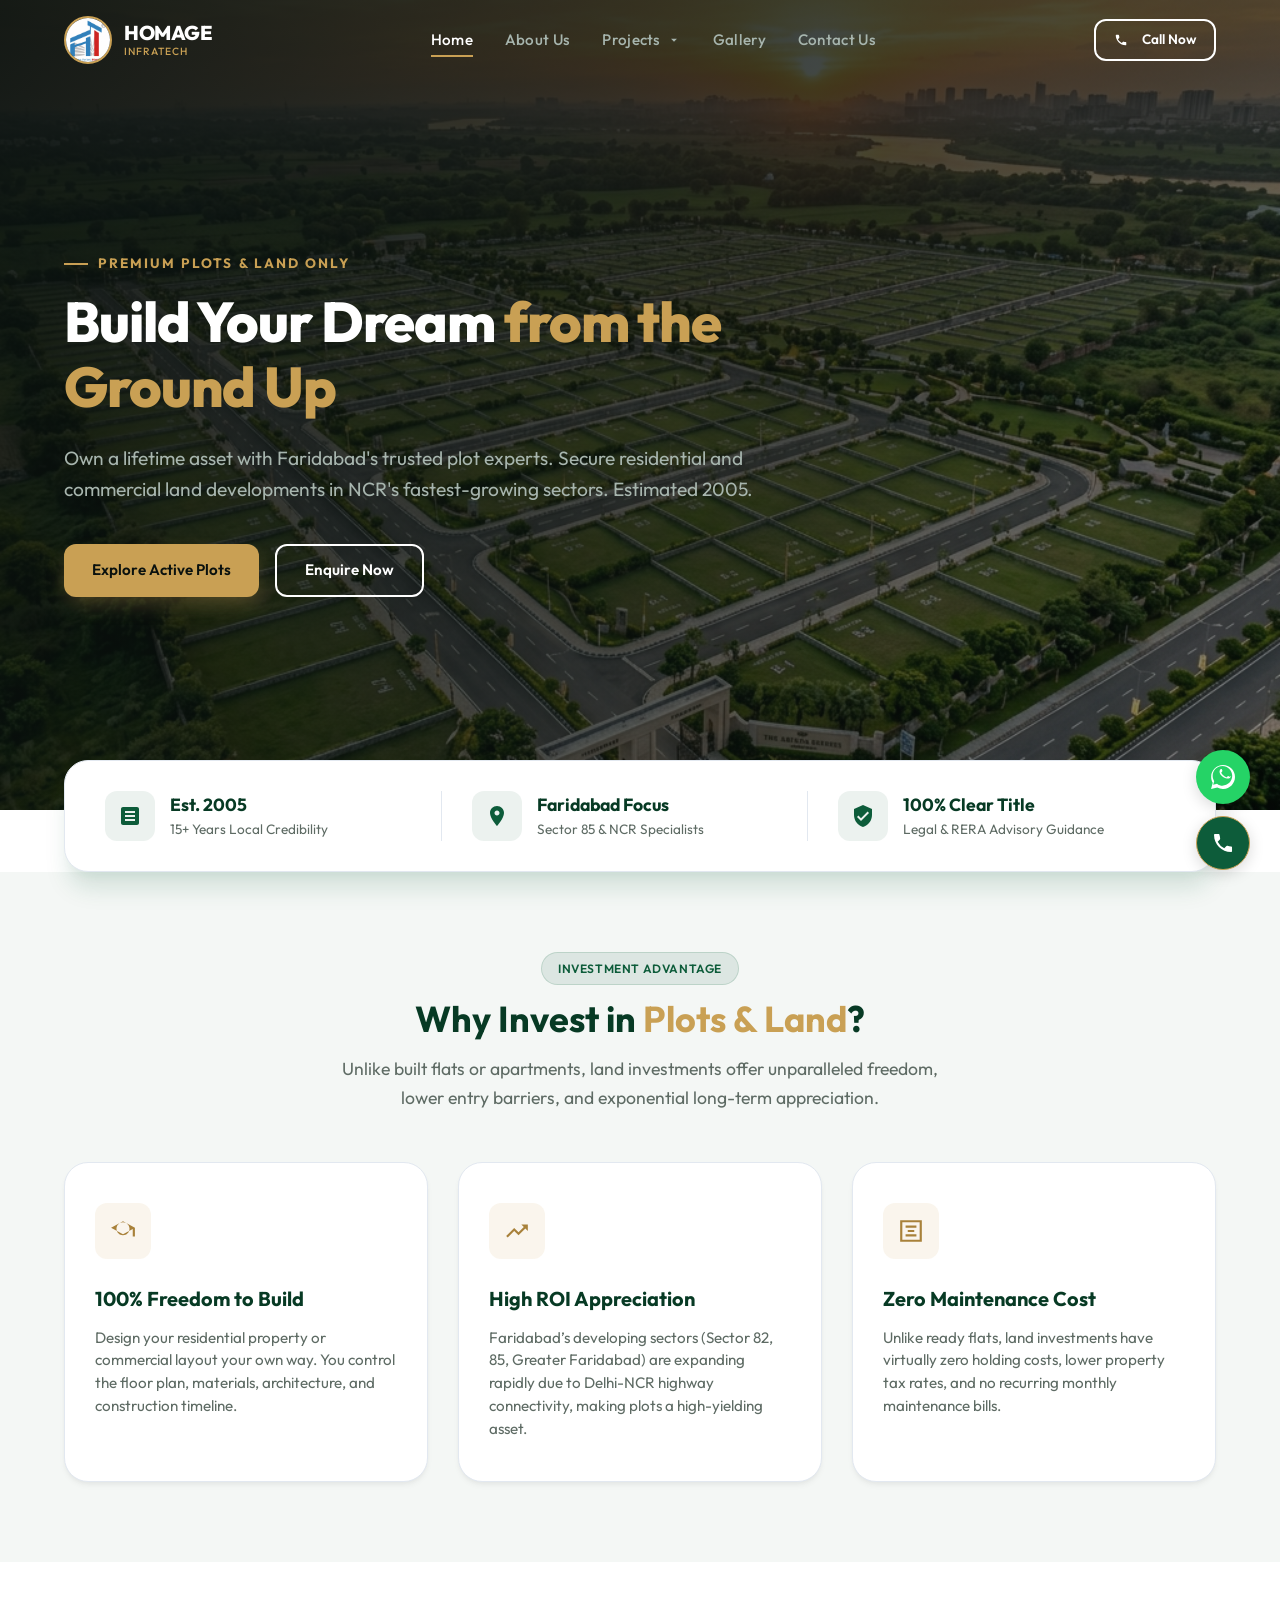
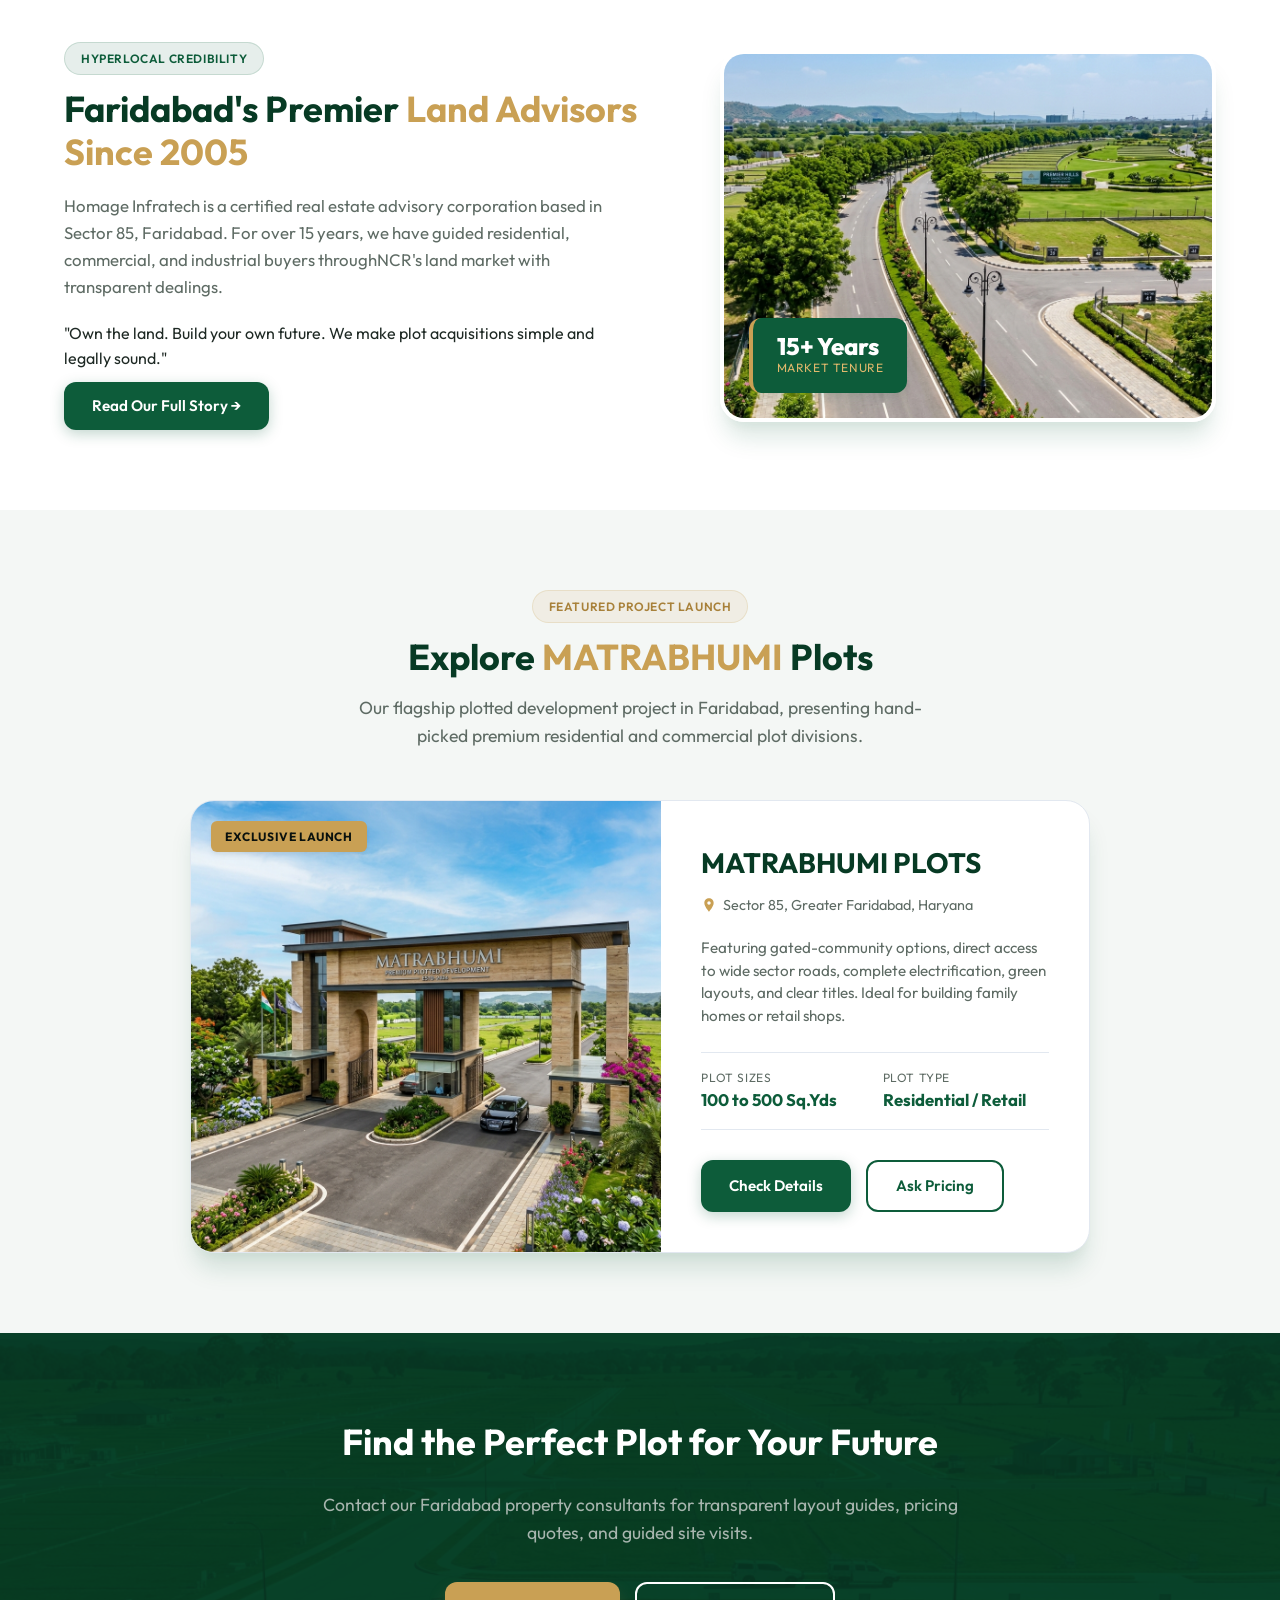
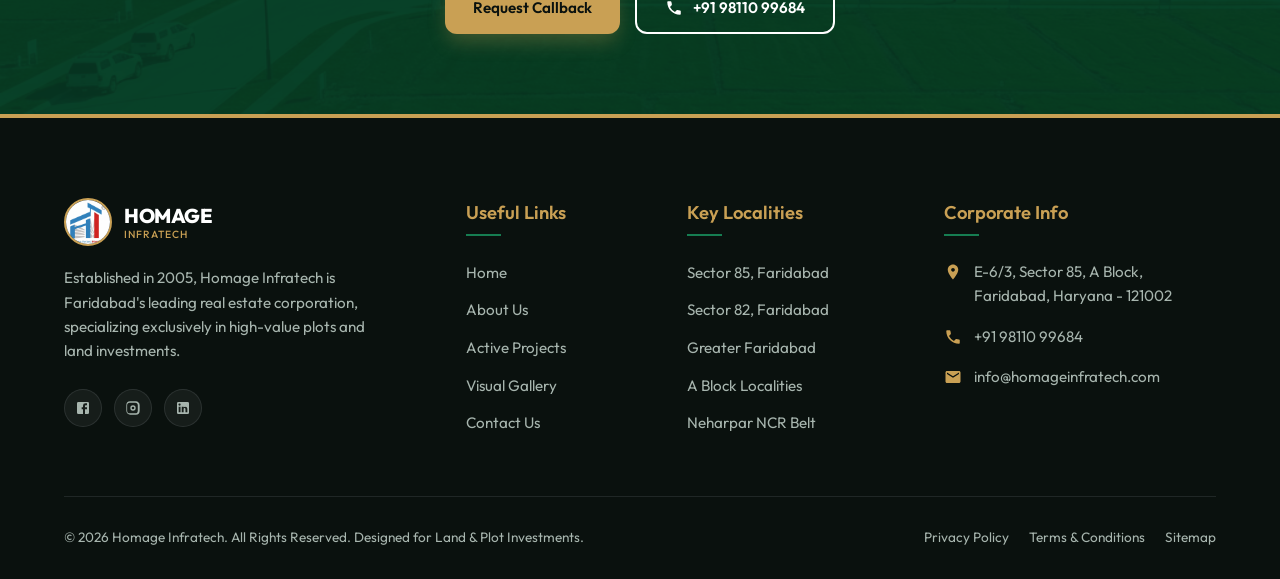
==== index.html @ d211141f "Inquery form is setuped" ====
<!DOCTYPE html>
<html lang="en">
<head>
  <meta charset="UTF-8">
  <meta name="viewport" content="width=device-width, initial-scale=1.0">
  
  <!-- SEO Meta Tags -->
  <title>Plots for Sale in Faridabad | Homage Infratech (Est. 2005)</title>
  <meta name="description" content="Certified real estate experts in Faridabad offering premium residential and commercial plots. Over 15 years of trusted land sale advisory. Own the land, build your future.">
  <meta name="keywords" content="plots for sale faridabad, residential land faridabad, commercial plots sector 85, homage infratech, matrabhumi plots faridabad, land investment NCR">
  
  <!-- Open Graph / Social Tags -->
  <meta property="og:title" content="Plots for Sale in Faridabad | Homage Infratech">
  <meta property="og:description" content="Premium residential and commercial plots in Faridabad. Est. 2005 with 15+ years of trusted advisory in NCR land sales.">
  <meta property="og:image" content="assets/images/hero_background.png">
  <meta property="og:type" content="website">
  
  <!-- Stylesheets -->
  <link rel="stylesheet" href="assets/css/style.css">
  <link rel="stylesheet" href="assets/css/home.css">
</head>
<body data-page="home">

  <!-- --- HEADER / NAVBAR --- -->
  <header class="header">
    <div class="container nav-container">
      <a href="index.html" class="logo">
        <img src="assets/images/logo.png" alt="Homage Infratech Logo" class="logo-img">
        <div class="logo-text">
          HOMAGE
          <span class="sub">INFRATECH</span>
        </div>
      </a>
      
      <nav>
        <ul class="nav-menu">
          <li><a href="index.html" class="nav-link" data-link="home">Home</a></li>
          <li><a href="about-us/index.html" class="nav-link" data-link="about">About Us</a></li>
          <li class="nav-dropdown-wrap">
            <a href="projects/index.html" class="nav-link nav-link-dropdown" data-link="projects">
              Projects
              <svg class="dropdown-arrow" viewBox="0 0 24 24"><path d="M7 10l5 5 5-5z"/></svg>
            </a>
            <ul class="nav-dropdown-menu">
              <li><a href="projects/index.html#matrabhumi">MATRABHUMI Plots</a></li>
            </ul>
          </li>
          <li><a href="gallery/index.html" class="nav-link" data-link="gallery">Gallery</a></li>
          <li><a href="contact-us/index.html" class="nav-link" data-link="contact">Contact Us</a></li>
        </ul>
      </nav>
      
      <div class="nav-cta">
        <a href="tel:+919811099684" class="btn btn-outline-white" style="padding: 8px 18px; font-size: 0.85rem;">
          <svg style="width: 14px; height: 14px; fill: currentColor; vertical-align: middle; margin-right: 4px;" viewBox="0 0 24 24">
            <path d="M20.01 15.38c-1.23 0-2.42-.2-3.53-.56a.977.977 0 00-1.01.24l-2.2 2.2a15.045 15.045 0 01-6.59-6.59l2.2-2.2c.28-.28.36-.67.25-1.02A11.36 11.36 0 008.5 3.99c0-.55-.45-1-1-1H4.03c-.55 0-1 .45-1 1 0 9.39 7.63 17 17 17 .55 0 1-.45 1-1v-3.59c0-.55-.45-1-1-1z"/>
          </svg>
          Call Now
        </a>
      </div>
      
      <button class="hamburger" aria-label="Toggle Navigation Menu">
        <span></span>
        <span></span>
        <span></span>
      </button>
    </div>
  </header>

  <!-- --- HERO SECTION --- -->
  <section class="hero">
    <div class="hero-bg">
      <img src="assets/images/hero_background.png" alt="Homage Infratech Land Plots Faridabad">
    </div>
    <div class="container">
      <div class="hero-content">
        <div class="hero-tagline">Premium Plots & Land Only</div>
        <h1 class="hero-title">Build Your Dream <span>from the Ground Up</span></h1>
        <p class="hero-desc">Own a lifetime asset with Faridabad's trusted plot experts. Secure residential and commercial land developments in NCR's fastest-growing sectors. Estimated 2005.</p>
        <div class="hero-ctas">
          <a href="projects/index.html" class="btn btn-accent">Explore Active Plots</a>
          <a href="contact-us/index.html" class="btn btn-outline-white">Enquire Now</a>
        </div>
      </div>
    </div>
  </section>

  <!-- --- TRUST BADGES OVERLAY --- -->
  <div class="container" style="position: relative; z-index: 5;">
    <div class="trust-badges">
      <div class="trust-badges-grid">
        <div class="trust-badge-item">
          <div class="trust-badge-icon">
            <svg viewBox="0 0 24 24"><path d="M19 3H5c-1.1 0-2 .9-2 2v14c0 1.1.9 2 2 2h14c1.1 0 2-.9 2-2V5c0-1.1-.9-2-2-2zm-2 10H7v-2h10v2zm0-4H7V7h10v2zm0 8H7v-2h10v2z"/></svg>
          </div>
          <div class="trust-badge-info">
            <h4>Est. 2005</h4>
            <p>15+ Years Local Credibility</p>
          </div>
        </div>
        <div class="trust-badge-item">
          <div class="trust-badge-icon">
            <svg viewBox="0 0 24 24"><path d="M12 2C8.13 2 5 5.13 5 9c0 5.25 7 13 7 13s7-7.75 7-13c0-3.87-3.13-7-7-7zm0 9.5c-1.38 0-2.5-1.12-2.5-2.5s1.12-2.5 2.5-2.5 2.5 1.12 2.5 2.5-1.12 2.5-2.5 2.5z"/></svg>
          </div>
          <div class="trust-badge-info">
            <h4>Faridabad Focus</h4>
            <p>Sector 85 & NCR Specialists</p>
          </div>
        </div>
        <div class="trust-badge-item">
          <div class="trust-badge-icon">
            <svg viewBox="0 0 24 24"><path d="M12 1L3 5v6c0 5.55 3.84 10.74 9 12 5.16-1.26 9-6.45 9-12V5l-9-4zm-2 16l-4-4 1.41-1.41L10 14.17l6.59-6.59L18 9l-8 8z"/></svg>
          </div>
          <div class="trust-badge-info">
            <h4>100% Clear Title</h4>
            <p>Legal & RERA Advisory Guidance</p>
          </div>
        </div>
      </div>
    </div>
  </div>

  <!-- --- WHY LAND INVESTMENT SECTION --- -->
  <section class="why-land section-padding">
    <div class="container">
      <div class="section-title-wrap">
        <span class="badge badge-primary">Investment Advantage</span>
        <h2 class="section-title">Why Invest in <span>Plots & Land</span>?</h2>
        <p class="section-desc">Unlike built flats or apartments, land investments offer unparalleled freedom, lower entry barriers, and exponential long-term appreciation.</p>
      </div>
      
      <div class="why-land-grid">
        <div class="why-card">
          <div class="why-icon">
            <svg viewBox="0 0 24 24"><path d="M12 3L1 9l11 6 9-4.91V17h2V9L12 3zm0 13c-3.31 0-6-2.69-6-6s2.69-6 6-6 6 2.69 6 6-2.69 6-6 6z"/></svg>
          </div>
          <h3>100% Freedom to Build</h3>
          <p>Design your residential property or commercial layout your own way. You control the floor plan, materials, architecture, and construction timeline.</p>
        </div>
        
        <div class="why-card">
          <div class="why-icon">
            <svg viewBox="0 0 24 24"><path d="M16 6l2.29 2.29-4.88 4.88-4-4L2 16.59 3.41 18l6-6 4 4 6.3-6.29L22 12V6h-6z"/></svg>
          </div>
          <h3>High ROI Appreciation</h3>
          <p>Faridabad’s developing sectors (Sector 82, 85, Greater Faridabad) are expanding rapidly due to Delhi-NCR highway connectivity, making plots a high-yielding asset.</p>
        </div>
        
        <div class="why-card">
          <div class="why-icon">
            <svg viewBox="0 0 24 24"><path d="M22 2H2v20h20V2zm-2 18H4V4h16v16zm-5-9H9v2h6v-2zm2-4H7v2h10V7zm0 8H7v2h10v-2z"/></svg>
          </div>
          <h3>Zero Maintenance Cost</h3>
          <p>Unlike ready flats, land investments have virtually zero holding costs, lower property tax rates, and no recurring monthly maintenance bills.</p>
        </div>
      </div>
    </div>
  </section>

  <!-- --- ABOUT US TEASER --- -->
  <section class="about-teaser section-padding">
    <div class="container">
      <div class="about-teaser-grid">
        <div class="about-teaser-text">
          <span class="badge badge-primary">Hyperlocal Credibility</span>
          <h2 class="section-title" style="text-align: left; margin-bottom: 20px;">Faridabad's Premier <span>Land Advisors Since 2005</span></h2>
          <p style="color: var(--text-muted); margin-bottom: 20px; font-size: 1.05rem;">Homage Infratech is a certified real estate advisory corporation based in Sector 85, Faridabad. For over 15 years, we have guided residential, commercial, and industrial buyers throughNCR's land market with transparent dealings.</p>
          <div class="quote-block">
            "Own the land. Build your own future. We make plot acquisitions simple and legally sound."
          </div>
          <a href="about-us/index.html" class="btn btn-primary" style="margin-top: 10px;">Read Our Full Story →</a>
        </div>
        
        <div class="about-teaser-image-wrap">
          <img src="assets/images/gallery_site_2.png" alt="Homage Infratech Plot Site Location">
          <div class="about-teaser-experience">
            <h4>15+ Years</h4>
            <p>Market Tenure</p>
          </div>
        </div>
      </div>
    </div>
  </section>

  <!-- --- FEATURED PROJECT TEASER --- -->
  <section class="project-teaser section-padding">
    <div class="container">
      <div class="section-title-wrap">
        <span class="badge badge-accent">Featured Project Launch</span>
        <h2 class="section-title">Explore <span>MATRABHUMI</span> Plots</h2>
        <p class="section-desc">Our flagship plotted development project in Faridabad, presenting hand-picked premium residential and commercial plot divisions.</p>
      </div>
      
      <div class="project-teaser-card">
        <div class="teaser-card-img">
          <span class="teaser-card-badge">Exclusive Launch</span>
          <img src="assets/images/matrabhumi_thumbnail.png" alt="Matrabhumi plotted land gateway">
        </div>
        <div class="teaser-card-content">
          <h3>MATRABHUMI PLOTS</h3>
          <div class="teaser-card-loc">
            <svg viewBox="0 0 24 24"><path d="M12 2C8.13 2 5 5.13 5 9c0 5.25 7 13 7 13s7-7.75 7-13c0-3.87-3.13-7-7-7zm0 9.5c-1.38 0-2.5-1.12-2.5-2.5s1.12-2.5 2.5-2.5 2.5 1.12 2.5 2.5-1.12 2.5-2.5 2.5z"/></svg>
            Sector 85, Greater Faridabad, Haryana
          </div>
          <p class="teaser-card-desc">Featuring gated-community options, direct access to wide sector roads, complete electrification, green layouts, and clear titles. Ideal for building family homes or retail shops.</p>
          
          <div class="teaser-card-stats">
            <div class="teaser-stat-item">
              <span class="label">Plot Sizes</span>
              <span class="value">100 to 500 Sq.Yds</span>
            </div>
            <div class="teaser-stat-item">
              <span class="label">Plot Type</span>
              <span class="value">Residential / Retail</span>
            </div>
          </div>
          
          <div style="display: flex; gap: 15px;">
            <a href="projects/index.html" class="btn btn-primary">Check Details</a>
            <a href="contact-us/index.html?project=matrabhumi" class="btn btn-outline">Ask Pricing</a>
          </div>
        </div>
      </div>
    </div>
  </section>

  <!-- --- CTA BANNER --- -->
  <section class="cta-banner section-padding">
    <div class="cta-banner-bg">
      <img src="assets/images/gallery_site_1.png" alt="Homage Infratech land development">
    </div>
    <div class="container">
      <div class="cta-banner-content">
        <h2>Find the Perfect Plot for Your Future</h2>
        <p>Contact our Faridabad property consultants for transparent layout guides, pricing quotes, and guided site visits.</p>
        <div style="display: flex; justify-content: center; gap: 15px; flex-wrap: wrap;">
          <a href="contact-us/index.html" class="btn btn-accent">Request Callback</a>
          <a href="tel:+919811099684" class="btn btn-outline-white">
            <svg style="width: 18px; height: 18px; fill: currentColor;" viewBox="0 0 24 24">
              <path d="M20.01 15.38c-1.23 0-2.42-.2-3.53-.56a.977.977 0 00-1.01.24l-2.2 2.2a15.045 15.045 0 01-6.59-6.59l2.2-2.2c.28-.28.36-.67.25-1.02A11.36 11.36 0 008.5 3.99c0-.55-.45-1-1-1H4.03c-.55 0-1 .45-1 1 0 9.39 7.63 17 17 17 .55 0 1-.45 1-1v-3.59c0-.55-.45-1-1-1z"/>
            </svg>
            +91 98110 99684
          </a>
        </div>
      </div>
    </div>
  </section>

  <!-- --- FOOTER --- -->
  <footer class="footer">
    <div class="container">
      <div class="footer-grid">
        <div class="footer-col footer-col-about">
          <a href="index.html" class="logo">
            <img src="assets/images/logo.png" alt="Homage Infratech Logo" class="logo-img">
            <div class="logo-text">
              HOMAGE
              <span class="sub" style="color: var(--accent-color);">INFRATECH</span>
            </div>
          </a>
          <p>Established in 2005, Homage Infratech is Faridabad's leading real estate corporation, specializing exclusively in high-value plots and land investments.</p>
          <div class="social-links">
            <a href="#" class="social-btn" aria-label="Facebook">
              <svg viewBox="0 0 24 24"><path d="M5 3h14a2 2 0 012 2v14a2 2 0 01-2 2H5a2 2 0 01-2-2V5a2 2 0 012-2m13 2h-2.5A3.5 3.5 0 0012 8.5V11h-2v3h2v7h3v-7h3v-3h-3V9a1 1 0 011-1h2V5z"/></svg>
            </a>
            <a href="#" class="social-btn" aria-label="Instagram">
              <svg viewBox="0 0 24 24"><path d="M7.8 2h8.4C19.4 2 22 4.6 22 7.8v8.4a5.8 5.8 0 01-5.8 5.8H7.8C4.6 22 2 19.4 2 16.2V7.8A5.8 5.8 0 017.8 2m-.8 2a3.8 3.8 0 00-3.8 3.8v8.4a3.8 3.8 0 003.8 3.8h8.4a3.8 3.8 0 003.8-3.8V7.8a3.8 3.8 0 00-3.8-3.8H7m5 4a4 4 0 014 4 4 4 0 01-4 4 4 4 0 01-4-4 4 4 0 014-4m0 2a2 2 0 00-2 2 2 2 0 002 2 2 2 0 002-2 2 2 0 00-2-2z"/></svg>
            </a>
            <a href="#" class="social-btn" aria-label="LinkedIn">
              <svg viewBox="0 0 24 24"><path d="M19 3a2 2 0 012 2v14a2 2 0 01-2 2H5a2 2 0 01-2-2V5a2 2 0 012-2h14m-.5 15.5v-5.3a3.26 3.26 0 00-3.26-3.26c-.85 0-1.84.52-2.32 1.3v-1.11h-2.8v8.37h2.8v-4.93c0-.77.62-1.4 1.39-1.4a1.4 1.4 0 011.4 1.4v4.93h2.8M6.88 8.56a1.68 1.68 0 001.68-1.68c0-.93-.75-1.69-1.68-1.69a1.69 1.69 0 00-1.69 1.69c0 .93.76 1.68 1.69 1.68m1.39 9.94v-8.37H5.5v8.37h2.77z"/></svg>
            </a>
          </div>
        </div>
        
        <div class="footer-col">
          <h4>Useful Links</h4>
          <ul class="footer-links">
            <li><a href="index.html">Home</a></li>
            <li><a href="about-us/index.html">About Us</a></li>
            <li><a href="projects/index.html">Active Projects</a></li>
            <li><a href="gallery/index.html">Visual Gallery</a></li>
            <li><a href="contact-us/index.html">Contact Us</a></li>
          </ul>
        </div>
        
        <div class="footer-col">
          <h4>Key Localities</h4>
          <ul class="footer-links">
            <li><a href="about-us/index.html#localities">Sector 85, Faridabad</a></li>
            <li><a href="about-us/index.html#localities">Sector 82, Faridabad</a></li>
            <li><a href="about-us/index.html#localities">Greater Faridabad</a></li>
            <li><a href="about-us/index.html#localities">A Block Localities</a></li>
            <li><a href="about-us/index.html#localities">Neharpar NCR Belt</a></li>
          </ul>
        </div>
        
        <div class="footer-col">
          <h4>Corporate Info</h4>
          <div class="footer-contact-info">
            <div class="footer-contact-item">
              <svg viewBox="0 0 24 24"><path d="M12 2C8.13 2 5 5.13 5 9c0 5.25 7 13 7 13s7-7.75 7-13c0-3.87-3.13-7-7-7zm0 9.5c-1.38 0-2.5-1.12-2.5-2.5s1.12-2.5 2.5-2.5 2.5 1.12 2.5 2.5-1.12 2.5-2.5 2.5z"/></svg>
              <span>E-6/3, Sector 85, A Block, Faridabad, Haryana - 121002</span>
            </div>
            <div class="footer-contact-item">
              <svg viewBox="0 0 24 24"><path d="M20.01 15.38c-1.23 0-2.42-.2-3.53-.56a.977.977 0 00-1.01.24l-2.2 2.2a15.045 15.045 0 01-6.59-6.59l2.2-2.2c.28-.28.36-.67.25-1.02A11.36 11.36 0 008.5 3.99c0-.55-.45-1-1-1H4.03c-.55 0-1 .45-1 1 0 9.39 7.63 17 17 17 .55 0 1-.45 1-1v-3.59c0-.55-.45-1-1-1z"/></svg>
              <a href="tel:+919811099684">+91 98110 99684</a>
            </div>
            <div class="footer-contact-item">
              <svg viewBox="0 0 24 24"><path d="M20 4H4c-1.1 0-1.99.9-1.99 2L2 18c0 1.1.9 2 2 2h16c1.1 0 2-.9 2-2V6c0-1.1-.9-2-2-2zm0 4l-8 5-8-5V6l8 5 8-5v2z"/></svg>
              <a href="mailto:info@homageinfratech.com">info@homageinfratech.com</a>
            </div>
          </div>
        </div>
      </div>
      
      <div class="footer-bottom">
        <p>&copy; 2026 Homage Infratech. All Rights Reserved. Designed for Land & Plot Investments.</p>
        <div class="footer-bottom-links">
          <a href="#">Privacy Policy</a>
          <a href="#">Terms & Conditions</a>
          <a href="contact-us/index.html">Sitemap</a>
        </div>
      </div>
    </div>
  </footer>

  <!-- --- PERSISTENT FLOATING ACTIONS --- -->
  <div class="floating-actions">
    <a href="https://wa.me/919811099684?text=Hi%2C%20I%20am%20interested%20in%20residential%2Fcommercial%20plots%20with%20Homage%20Infratech." class="floating-btn btn-whatsapp" target="_blank" rel="noopener" aria-label="Chat on WhatsApp">
      <svg viewBox="0 0 24 24">
        <path d="M.057 24l1.687-6.163c-1.041-1.804-1.588-3.849-1.587-5.946C.06 5.348 5.397.01 12.008.01c3.202.001 6.212 1.246 8.477 3.514 2.266 2.268 3.507 5.28 3.505 8.484-.004 6.657-5.34 11.997-11.953 11.997-2.005-.001-3.973-.502-5.724-1.455L0 24zm6.59-4.846c1.6.95 2.766 1.488 4.793 1.489 5.38 0 9.761-4.384 9.764-9.77.001-2.61-1.015-5.064-2.862-6.914C16.495 2.11 14.043 1.09 11.43 1.09c-5.387 0-9.771 4.386-9.775 9.773-.001 2.072.547 3.537 1.542 5.263l-1.01 3.69 3.86-.967zm12.39-7.234c-.26-.13-1.532-.756-1.77-.84-.237-.085-.41-.13-.58.13-.172.26-.665.84-.814 1.01-.15.17-.297.19-.556.06-2.155-1.085-3.553-1.824-4.966-4.248-.373-.64.373-.593 1.07-1.99.07-.15.035-.28-.018-.386-.052-.105-.41-1-.56-1.37-.15-.36-.3-.31-.41-.315-.1-.005-.23-.005-.36-.005-.13 0-.34.05-.52.25-.18.2-1.02.99-1.02 2.42 0 1.43 1.04 2.81 1.18 3 1.44 1.9 3.2 2.92 5.04 3.5 1.51.48 2.37.38 2.94.3 1.08-.16 1.53-.63 1.77-1.12.24-.49.24-.91.17-1.01-.07-.1-.26-.17-.52-.3z"/>
      </svg>
    </a>
    <a href="tel:+919811099684" class="floating-btn btn-call" aria-label="Call Property Advisor">
      <svg viewBox="0 0 24 24">
        <path d="M20.01 15.38c-1.23 0-2.42-.2-3.53-.56a.977.977 0 00-1.01.24l-2.2 2.2a15.045 15.045 0 01-6.59-6.59l2.2-2.2c.28-.28.36-.67.25-1.02A11.36 11.36 0 008.5 3.99c0-.55-.45-1-1-1H4.03c-.55 0-1 .45-1 1 0 9.39 7.63 17 17 17 .55 0 1-.45 1-1v-3.59c0-.55-.45-1-1-1z"/>
      </svg>
    </a>
  </div>

  <!-- --- JAVASCRIPT --- -->
  <script src="assets/js/common.js"></script>
</body>
</html>
---- assets/css/style.css ----
/* ==========================================================================
   HOMAGE INFRATECH - GLOBAL STYLESHEET
   Est. 2005 | Faridabad, Haryana
   ========================================================================== */

@import url('https://fonts.googleapis.com/css2?family=Outfit:wght@300;400;500;600;700;800&display=swap');

/* --- Design Tokens --- */
:root {
  --primary-color: #0d5c3a;       /* Emerald Green */
  --primary-light: #167d51;
  --primary-dark: #073a24;
  --accent-color: #c9a054;        /* Warm Gold */
  --accent-light: #e0b86c;
  --accent-dark: #a8813a;
  
  --bg-dark: #0a110e;             /* Obsidian Green */
  --bg-dark-card: #121e1a;
  --bg-light: #f4f7f5;            /* Off-white with green tint */
  --bg-white: #ffffff;
  
  --text-main: #1e2924;
  --text-muted: #5e6b64;
  --text-white: #ffffff;
  --text-white-muted: #a7b5ae;
  
  --border-color: #e2e8f0;
  --border-light: rgba(226, 232, 240, 0.1);
  --border-emerald-light: rgba(13, 92, 58, 0.15);
  
  --font-family: 'Outfit', sans-serif;
  
  --shadow-sm: 0 4px 6px -1px rgba(0, 0, 0, 0.05), 0 2px 4px -1px rgba(0, 0, 0, 0.03);
  --shadow-md: 0 10px 15px -3px rgba(13, 92, 58, 0.08), 0 4px 6px -2px rgba(13, 92, 58, 0.04);
  --shadow-lg: 0 20px 25px -5px rgba(13, 92, 58, 0.15), 0 10px 10px -5px rgba(13, 92, 58, 0.04);
  --shadow-gold: 0 10px 20px -3px rgba(201, 160, 84, 0.3);
  
  --transition-fast: 0.2s cubic-bezier(0.4, 0, 0.2, 1);
  --transition-smooth: 0.4s cubic-bezier(0.4, 0, 0.2, 1);
  --transition-slow: 0.6s cubic-bezier(0.4, 0, 0.2, 1);
  
  --border-radius-sm: 6px;
  --border-radius-md: 12px;
  --border-radius-lg: 24px;
  --border-radius-xl: 40px;
  
  --container-max-width: 1200px;
  --header-height: 80px;
}

/* --- Base & Resets --- */
*, *::before, *::after {
  box-sizing: border-box;
  margin: 0;
  padding: 0;
}

html {
  font-size: 16px;
  scroll-behavior: smooth;
}

body {
  font-family: var(--font-family);
  background-color: var(--bg-white);
  color: var(--text-main);
  line-height: 1.6;
  -webkit-font-smoothing: antialiased;
  overflow-x: hidden;
}

a {
  color: inherit;
  text-decoration: none;
  transition: var(--transition-fast);
}

img, video {
  max-width: 100%;
  height: auto;
  display: block;
}

input, select, textarea, button {
  font-family: inherit;
  font-size: 1rem;
  border: none;
  outline: none;
  background: none;
}

button {
  cursor: pointer;
}

/* --- Utility Classes --- */
.container {
  width: 100%;
  max-width: var(--container-max-width);
  margin: 0 auto;
  padding: 0 1.5rem;
}

.section-padding {
  padding: 80px 0;
}

.text-center { text-align: center; }

.section-title-wrap {
  margin-bottom: 50px;
  text-align: center;
}

.badge {
  display: inline-block;
  padding: 6px 16px;
  border-radius: var(--border-radius-xl);
  font-size: 0.75rem;
  font-weight: 600;
  text-transform: uppercase;
  letter-spacing: 0.05em;
  margin-bottom: 12px;
}

.badge-primary {
  background-color: rgba(13, 92, 58, 0.1);
  color: var(--primary-color);
  border: 1px solid var(--border-emerald-light);
}

.badge-accent {
  background-color: rgba(201, 160, 84, 0.1);
  color: var(--accent-dark);
  border: 1px solid rgba(201, 160, 84, 0.2);
}

.badge-success {
  background-color: rgba(37, 211, 102, 0.1);
  color: #20b858;
  border: 1px solid rgba(37, 211, 102, 0.2);
}

.section-title {
  font-size: 2.25rem;
  font-weight: 700;
  color: var(--primary-dark);
  line-height: 1.2;
}

.section-title span {
  color: var(--accent-color);
}

.section-desc {
  font-size: 1.1rem;
  color: var(--text-muted);
  max-width: 600px;
  margin: 15px auto 0 auto;
}

/* --- Buttons --- */
.btn {
  display: inline-flex;
  align-items: center;
  justify-content: center;
  padding: 12px 28px;
  border-radius: var(--border-radius-md);
  font-weight: 600;
  font-size: 0.95rem;
  transition: var(--transition-smooth);
  gap: 10px;
  position: relative;
  overflow: hidden;
}

.btn-primary {
  background-color: var(--primary-color);
  color: var(--text-white);
  box-shadow: 0 4px 14px rgba(13, 92, 58, 0.25);
}

.btn-primary:hover {
  background-color: var(--primary-light);
  transform: translateY(-2px);
  box-shadow: 0 6px 20px rgba(13, 92, 58, 0.35);
}

.btn-accent {
  background-color: var(--accent-color);
  color: var(--bg-dark);
  box-shadow: var(--shadow-gold);
}

.btn-accent:hover {
  background-color: var(--accent-light);
  transform: translateY(-2px);
  box-shadow: 0 10px 25px -3px rgba(201, 160, 84, 0.45);
}

.btn-outline {
  border: 2px solid var(--primary-color);
  color: var(--primary-color);
}

.btn-outline:hover {
  background-color: var(--primary-color);
  color: var(--text-white);
  transform: translateY(-2px);
}

.btn-outline-white {
  border: 2px solid var(--text-white);
  color: var(--text-white);
}

.btn-outline-white:hover {
  background-color: var(--text-white);
  color: var(--primary-dark);
  transform: translateY(-2px);
}

/* --- Header / Navbar --- */
.header {
  position: fixed;
  top: 0;
  left: 0;
  width: 100%;
  height: var(--header-height);
  z-index: 1000;
  transition: var(--transition-smooth);
  display: flex;
  align-items: center;
}

.header.scrolled {
  background-color: rgba(10, 17, 14, 0.85);
  backdrop-filter: blur(12px);
  box-shadow: 0 10px 30px rgba(0, 0, 0, 0.1);
  border-bottom: 1px solid var(--border-light);
  height: 70px;
}

.nav-container {
  display: flex;
  justify-content: space-between;
  align-items: center;
  width: 100%;
}

.logo {
  display: flex;
  align-items: center;
  gap: 12px;
}

.logo-img {
  height: 48px;
  width: 48px;
  border-radius: 50%;
  border: 2px solid var(--accent-color);
  object-fit: cover;
  transition: var(--transition-smooth);
}

.header.scrolled .logo-img {
  height: 40px;
  width: 40px;
}

.logo-text {
  font-weight: 800;
  font-size: 1.25rem;
  letter-spacing: -0.02em;
  color: var(--text-white);
  display: flex;
  flex-direction: column;
  line-height: 1.1;
  transition: var(--transition-smooth);
}

.header.scrolled .logo-text {
  font-size: 1.15rem;
}

.logo-text span.sub {
  font-size: 0.65rem;
  font-weight: 500;
  color: var(--accent-color);
  text-transform: uppercase;
  letter-spacing: 0.1em;
  margin-top: 2px;
}

.nav-menu {
  display: flex;
  align-items: center;
  list-style: none;
  gap: 32px;
}

.nav-link {
  font-size: 0.95rem;
  font-weight: 500;
  color: var(--text-white-muted);
  position: relative;
  padding: 8px 0;
  letter-spacing: 0.02em;
}

.nav-link:hover, .nav-link.active {
  color: var(--text-white);
}

.nav-link::after {
  content: '';
  position: absolute;
  bottom: 0;
  left: 0;
  width: 0;
  height: 2px;
  background-color: var(--accent-color);
  transition: var(--transition-fast);
}

.nav-link:hover::after, .nav-link.active::after {
  width: 100%;
}

/* --- Nav Dropdown / Context Menu --- */
.nav-dropdown-wrap {
  position: relative;
}

.nav-link-dropdown {
  display: inline-flex;
  align-items: center;
  gap: 4px;
}

.dropdown-arrow {
  width: 14px;
  height: 14px;
  fill: currentColor;
  transition: var(--transition-fast);
  margin-left: 2px;
}

.nav-dropdown-wrap:hover .dropdown-arrow {
  transform: rotate(180deg);
}

.nav-dropdown-menu {
  position: absolute;
  top: 100%;
  left: 50%;
  transform: translateX(-50%) translateY(10px);
  background-color: rgba(10, 17, 14, 0.96);
  backdrop-filter: blur(12px);
  border: 1px solid var(--border-light);
  border-radius: var(--border-radius-md);
  list-style: none;
  min-width: 160px;
  padding: 8px 0;
  opacity: 0;
  pointer-events: none;
  transition: var(--transition-fast);
  box-shadow: var(--shadow-lg);
  z-index: 1010;
}

.nav-dropdown-wrap:hover .nav-dropdown-menu {
  opacity: 1;
  transform: translateX(-50%) translateY(0);
  pointer-events: auto;
}

.nav-dropdown-menu li {
  width: 100%;
}

.nav-dropdown-menu a {
  display: block;
  padding: 10px 20px;
  color: var(--text-white-muted);
  font-size: 0.9rem;
  font-weight: 500;
  white-space: nowrap;
  transition: var(--transition-fast);
  text-align: center;
}

.nav-dropdown-menu a:hover {
  color: var(--text-white);
  background-color: rgba(255, 255, 255, 0.05);
}

.nav-cta {
  display: flex;
  align-items: center;
  gap: 15px;
}

.hamburger {
  display: none;
  flex-direction: column;
  justify-content: space-between;
  width: 26px;
  height: 18px;
  background: transparent;
  cursor: pointer;
  z-index: 1010;
}

.hamburger span {
  width: 100%;
  height: 2px;
  background-color: var(--text-white);
  transition: var(--transition-fast);
  border-radius: 2px;
}

/* --- Page Banner --- */
.page-banner {
  position: relative;
  background-color: var(--bg-dark);
  padding: calc(var(--header-height) + 50px) 0 50px 0;
  color: var(--text-white);
  border-bottom: 1px solid var(--border-light);
}

.page-banner-bg {
  position: absolute;
  top: 0;
  left: 0;
  width: 100%;
  height: 100%;
  opacity: 0.12;
  z-index: 1;
}

.page-banner-bg img {
  width: 100%;
  height: 100%;
  object-fit: cover;
}

.page-banner-content {
  position: relative;
  z-index: 2;
}

.page-banner h1 {
  font-size: 2.5rem;
  font-weight: 800;
  letter-spacing: -0.02em;
  margin-bottom: 10px;
}

.breadcrumbs {
  font-size: 0.85rem;
  color: var(--text-white-muted);
  display: flex;
  align-items: center;
  gap: 8px;
}

.breadcrumbs a:hover {
  color: var(--accent-color);
}

.breadcrumbs span.separator {
  color: rgba(255,255,255,0.2);
}

/* --- Floating Actions --- */
.floating-actions {
  position: fixed;
  bottom: 30px;
  right: 30px;
  z-index: 999;
  display: flex;
  flex-direction: column;
  gap: 12px;
}

.floating-btn {
  width: 54px;
  height: 54px;
  border-radius: 50%;
  display: flex;
  align-items: center;
  justify-content: center;
  box-shadow: 0 4px 15px rgba(0,0,0,0.15);
  transition: var(--transition-smooth);
  color: var(--text-white);
  position: relative;
}

.floating-btn svg {
  width: 24px;
  height: 24px;
  fill: currentColor;
}

.floating-btn:hover {
  transform: scale(1.1) translateY(-3px);
  box-shadow: 0 8px 20px rgba(0,0,0,0.25);
}

.btn-whatsapp {
  background-color: #25d366;
  animation: bounce 3s infinite ease-in-out;
}

.btn-call {
  background-color: var(--primary-color);
  border: 1px solid var(--accent-color);
  animation: pulse 2.5s infinite ease-in-out;
}

/* --- Footer --- */
.footer {
  background-color: var(--bg-dark);
  color: var(--text-white);
  padding: 80px 0 30px 0;
  border-top: 4px solid var(--accent-color);
}

.footer-grid {
  display: grid;
  grid-template-columns: 2fr 1fr 1.2fr 1.5fr;
  gap: 40px;
  margin-bottom: 60px;
}

.footer-col-about .logo {
  margin-bottom: 20px;
}

.footer-col-about p {
  color: var(--text-white-muted);
  font-size: 0.95rem;
  line-height: 1.6;
  margin-bottom: 25px;
  max-width: 320px;
}

.footer-col h4 {
  font-size: 1.15rem;
  font-weight: 600;
  margin-bottom: 24px;
  color: var(--accent-color);
  position: relative;
  padding-bottom: 8px;
}

.footer-col h4::after {
  content: '';
  position: absolute;
  bottom: 0;
  left: 0;
  width: 35px;
  height: 2px;
  background-color: var(--primary-light);
}

.footer-links {
  list-style: none;
  display: flex;
  flex-direction: column;
  gap: 12px;
}

.footer-links a {
  color: var(--text-white-muted);
  font-size: 0.95rem;
}

.footer-links a:hover {
  color: var(--text-white);
  padding-left: 5px;
}

.footer-contact-info {
  display: flex;
  flex-direction: column;
  gap: 16px;
}

.footer-contact-item {
  display: flex;
  gap: 12px;
  align-items: flex-start;
  color: var(--text-white-muted);
  font-size: 0.95rem;
}

.footer-contact-item svg {
  width: 18px;
  height: 18px;
  fill: var(--accent-color);
  flex-shrink: 0;
  margin-top: 3px;
}

.footer-contact-item a:hover {
  color: var(--text-white);
}

.social-links {
  display: flex;
  gap: 12px;
}

.social-btn {
  width: 38px;
  height: 38px;
  border-radius: 50%;
  background-color: rgba(255,255,255,0.05);
  display: flex;
  align-items: center;
  justify-content: center;
  color: var(--text-white-muted);
  transition: var(--transition-fast);
  border: 1px solid var(--border-light);
}

.social-btn:hover {
  background-color: var(--primary-color);
  color: var(--text-white);
  border-color: var(--primary-light);
  transform: translateY(-2px);
}

.social-btn svg {
  width: 16px;
  height: 16px;
  fill: currentColor;
}

.footer-bottom {
  padding-top: 30px;
  border-top: 1px solid var(--border-light);
  display: flex;
  justify-content: space-between;
  align-items: center;
  font-size: 0.85rem;
  color: var(--text-white-muted);
  flex-wrap: wrap;
  gap: 15px;
}

.footer-bottom-links {
  display: flex;
  gap: 20px;
}

.footer-bottom-links a:hover {
  color: var(--text-white);
}

/* --- Common Modals --- */
.modal {
  position: fixed;
  top: 0;
  left: 0;
  width: 100%;
  height: 100%;
  background-color: rgba(10, 17, 14, 0.8);
  backdrop-filter: blur(8px);
  z-index: 2000;
  display: flex;
  align-items: center;
  justify-content: center;
  opacity: 0;
  pointer-events: none;
  transition: var(--transition-smooth);
}

.modal.active {
  opacity: 1;
  pointer-events: auto;
}

.modal-content {
  background-color: var(--bg-white);
  border-radius: var(--border-radius-lg);
  width: 90%;
  max-width: 700px;
  max-height: 90vh;
  overflow-y: auto;
  box-shadow: var(--shadow-lg);
  border: 1px solid var(--border-color);
  transform: scale(0.9);
  transition: var(--transition-smooth);
  position: relative;
}

.modal.active .modal-content {
  transform: scale(1);
}

.modal-close {
  position: absolute;
  top: 20px;
  right: 20px;
  width: 36px;
  height: 36px;
  border-radius: 50%;
  background-color: var(--bg-light);
  display: flex;
  align-items: center;
  justify-content: center;
  color: var(--text-main);
  transition: var(--transition-fast);
}

.modal-close:hover {
  background-color: var(--primary-color);
  color: var(--text-white);
}

.modal-close svg {
  width: 14px;
  height: 14px;
  fill: currentColor;
}

.modal-header {
  padding: 30px 30px 20px 30px;
  border-bottom: 1px solid var(--border-color);
}

.modal-header h3 {
  font-size: 1.5rem;
  color: var(--primary-dark);
  font-weight: 700;
}

.modal-header p {
  color: var(--text-muted);
  font-size: 0.9rem;
}

.modal-body {
  padding: 30px;
}

/* --- Common Toast Message --- */
.toast {
  position: fixed;
  bottom: 30px;
  left: 30px;
  z-index: 1005;
  background-color: var(--bg-dark);
  border-left: 4px solid var(--accent-color);
  color: var(--text-white);
  padding: 16px 24px;
  border-radius: var(--border-radius-md);
  box-shadow: var(--shadow-lg);
  display: flex;
  align-items: center;
  gap: 12px;
  font-size: 0.95rem;
  font-weight: 500;
  transform: translateY(100px);
  opacity: 0;
  transition: var(--transition-smooth);
  pointer-events: none;
}

.toast.active {
  transform: translateY(0);
  opacity: 1;
}

.toast-success-icon {
  width: 22px;
  height: 22px;
  border-radius: 50%;
  background-color: rgba(37, 211, 102, 0.2);
  color: #25d366;
  display: flex;
  align-items: center;
  justify-content: center;
}

/* --- Keyframe Animations --- */
@keyframes bounce {
  0%, 100% { transform: translateY(0); }
  50% { transform: translateY(-8px); }
}

@keyframes pulse {
  0% { box-shadow: 0 0 0 0 rgba(13, 92, 58, 0.4); }
  70% { box-shadow: 0 0 0 15px rgba(13, 92, 58, 0); }
  100% { box-shadow: 0 0 0 0 rgba(13, 92, 58, 0); }
}

/* --- Responsive Media Queries --- */
@media (max-width: 1024px) {
  .footer-grid {
    grid-template-columns: 1fr 1fr;
    gap: 30px;
  }
}

@media (max-width: 768px) {
  .section-padding {
    padding: 60px 0;
  }
  .section-title {
    font-size: 1.85rem;
  }
  .header {
    height: 70px;
    background-color: var(--bg-dark);
  }
  .header.scrolled {
    height: 70px;
  }
  .logo-text {
    font-size: 1.15rem;
  }
  .logo-icon {
    width: 34px;
    height: 34px;
    font-size: 1rem;
  }
  .hamburger {
    display: flex;
  }
  
  .nav-menu {
    position: fixed;
    top: 70px;
    left: -100%;
    width: 100%;
    height: calc(100vh - 70px);
    background-color: var(--bg-dark);
    flex-direction: column;
    align-items: flex-start;
    padding: 40px 30px;
    gap: 30px;
    transition: var(--transition-smooth);
    z-index: 1000;
  }
  
  .nav-menu.active {
    left: 0;
  }
  
  .nav-link {
    font-size: 1.15rem;
    width: 100%;
    display: block;
    padding: 10px 0;
  }
  
  .nav-cta {
    display: none;
  }
  
  .hamburger.active span:nth-child(1) {
    transform: rotate(45deg) translate(5px, 5px);
  }
  
  .hamburger.active span:nth-child(2) {
    opacity: 0;
  }
  
  .hamburger.active span:nth-child(3) {
    transform: rotate(-45deg) translate(6px, -6px);
  }
  
  .footer-grid {
    grid-template-columns: 1fr;
    gap: 35px;
  }
}

@media (max-width: 480px) {
  .floating-actions {
    bottom: 20px;
    right: 20px;
  }
  .floating-btn {
    width: 46px;
    height: 46px;
  }
  .floating-btn svg {
    width: 20px;
    height: 20px;
  }
  .footer {
    padding: 60px 0 30px 0;
  }
  .footer-bottom {
    flex-direction: column-reverse;
    align-items: flex-start;
    text-align: left;
  }
  .footer-bottom-links {
    flex-direction: column;
    gap: 10px;
  }
}
---- assets/css/home.css ----
/* ==========================================================================
   HOMAGE INFRATECH - HOME PAGE STYLES
   ========================================================================== */

/* --- Hero Section --- */
.hero {
  position: relative;
  min-height: 90vh;
  display: flex;
  align-items: center;
  color: var(--text-white);
  padding: calc(var(--header-height) + 40px) 0 80px 0;
  background-color: var(--bg-dark);
  overflow: hidden;
}

.hero-bg {
  position: absolute;
  top: 0;
  left: 0;
  width: 100%;
  height: 100%;
  z-index: 1;
}

.hero-bg::before {
  content: '';
  position: absolute;
  top: 0;
  left: 0;
  width: 100%;
  height: 100%;
  background: linear-gradient(135deg, rgba(10, 17, 14, 0.95) 0%, rgba(10, 17, 14, 0.7) 60%, rgba(10, 17, 14, 0.4) 100%);
  z-index: 2;
}

.hero-bg img {
  width: 100%;
  height: 100%;
  object-fit: cover;
  object-position: center;
}

.hero-content {
  position: relative;
  z-index: 3;
  max-width: 750px;
}

.hero-tagline {
  color: var(--accent-color);
  text-transform: uppercase;
  font-weight: 700;
  font-size: 0.85rem;
  letter-spacing: 0.15em;
  margin-bottom: 15px;
  display: flex;
  align-items: center;
  gap: 10px;
}

.hero-tagline::before {
  content: '';
  width: 24px;
  height: 2px;
  background-color: var(--accent-color);
}

.hero-title {
  font-size: 3.5rem;
  font-weight: 800;
  line-height: 1.15;
  margin-bottom: 24px;
  letter-spacing: -0.02em;
}

.hero-title span {
  color: var(--accent-color);
}

.hero-desc {
  font-size: 1.2rem;
  color: var(--text-white-muted);
  margin-bottom: 40px;
  line-height: 1.6;
}

.hero-ctas {
  display: flex;
  gap: 16px;
  flex-wrap: wrap;
}

/* --- Trust Badges Row --- */
.trust-badges {
  position: relative;
  z-index: 4;
  margin-top: -50px; /* Pull into hero overlap */
  background-color: var(--bg-white);
  border-radius: var(--border-radius-lg);
  padding: 30px 40px;
  box-shadow: var(--shadow-lg);
  border: 1px solid var(--border-color);
}

.trust-badges-grid {
  display: grid;
  grid-template-columns: repeat(3, 1fr);
  gap: 30px;
  align-items: center;
}

.trust-badge-item {
  display: flex;
  align-items: center;
  gap: 15px;
}

.trust-badge-item:not(:last-child) {
  border-right: 1px solid var(--border-color);
  padding-right: 20px;
}

.trust-badge-icon {
  width: 50px;
  height: 50px;
  border-radius: var(--border-radius-md);
  background-color: rgba(13, 92, 58, 0.08);
  color: var(--primary-color);
  display: flex;
  align-items: center;
  justify-content: center;
  flex-shrink: 0;
}

.trust-badge-icon svg {
  width: 24px;
  height: 24px;
  fill: currentColor;
}

.trust-badge-info h4 {
  font-size: 1.1rem;
  font-weight: 700;
  color: var(--primary-dark);
}

.trust-badge-info p {
  font-size: 0.85rem;
  color: var(--text-muted);
}

/* --- Why Land Section --- */
.why-land {
  background-color: var(--bg-light);
}

.why-land-grid {
  display: grid;
  grid-template-columns: repeat(3, 1fr);
  gap: 30px;
}

.why-card {
  background-color: var(--bg-white);
  border-radius: var(--border-radius-lg);
  padding: 40px 30px;
  border: 1px solid var(--border-color);
  box-shadow: var(--shadow-sm);
  transition: var(--transition-smooth);
}

.why-card:hover {
  transform: translateY(-5px);
  box-shadow: var(--shadow-md);
  border-color: var(--border-emerald-light);
}

.why-icon {
  width: 56px;
  height: 56px;
  border-radius: var(--border-radius-md);
  background-color: rgba(201, 160, 84, 0.1);
  color: var(--accent-dark);
  display: flex;
  align-items: center;
  justify-content: center;
  margin-bottom: 24px;
}

.why-icon svg {
  width: 26px;
  height: 26px;
  fill: currentColor;
}

.why-card h3 {
  font-size: 1.25rem;
  font-weight: 700;
  color: var(--primary-dark);
  margin-bottom: 12px;
}

.why-card p {
  font-size: 0.95rem;
  color: var(--text-muted);
  line-height: 1.5;
}

/* --- About Teaser --- */
.about-teaser-grid {
  display: grid;
  grid-template-columns: 1.2fr 1fr;
  gap: 60px;
  align-items: center;
}

.about-teaser-text {
  padding-right: 20px;
}

.about-teaser-image-wrap {
  position: relative;
  border-radius: var(--border-radius-lg);
  overflow: hidden;
  box-shadow: var(--shadow-lg);
  aspect-ratio: 4/3;
  border: 4px solid var(--bg-white);
}

.about-teaser-image-wrap img {
  width: 100%;
  height: 100%;
  object-fit: cover;
}

.about-teaser-experience {
  position: absolute;
  bottom: 25px;
  left: 25px;
  background-color: var(--primary-color);
  color: var(--text-white);
  padding: 16px 24px;
  border-radius: var(--border-radius-md);
  box-shadow: var(--shadow-md);
  border-left: 4px solid var(--accent-color);
}

.about-teaser-experience h4 {
  font-size: 1.5rem;
  font-weight: 800;
  line-height: 1;
}

.about-teaser-experience p {
  font-size: 0.75rem;
  text-transform: uppercase;
  letter-spacing: 0.05em;
  color: var(--accent-light);
}

/* --- Project Teaser --- */
.project-teaser {
  background-color: var(--bg-light);
}

.project-teaser-card {
  background-color: var(--bg-white);
  border-radius: var(--border-radius-lg);
  overflow: hidden;
  box-shadow: var(--shadow-lg);
  border: 1px solid var(--border-color);
  max-width: 900px;
  margin: 0 auto;
  display: grid;
  grid-template-columns: 1.1fr 1fr;
}

.teaser-card-img {
  position: relative;
  min-height: 350px;
}

.teaser-card-img img {
  width: 100%;
  height: 100%;
  object-fit: cover;
  position: absolute;
  top: 0;
  left: 0;
}

.teaser-card-badge {
  position: absolute;
  top: 20px;
  left: 20px;
  z-index: 2;
  background-color: var(--accent-color);
  color: var(--bg-dark);
  padding: 6px 14px;
  border-radius: var(--border-radius-sm);
  font-size: 0.75rem;
  font-weight: 700;
  text-transform: uppercase;
  letter-spacing: 0.05em;
  box-shadow: var(--shadow-sm);
}

.teaser-card-content {
  padding: 40px;
  display: flex;
  flex-direction: column;
  justify-content: center;
}

.teaser-card-content h3 {
  font-size: 1.75rem;
  color: var(--primary-dark);
  font-weight: 700;
  margin-bottom: 8px;
}

.teaser-card-loc {
  font-size: 0.9rem;
  color: var(--text-muted);
  display: flex;
  align-items: center;
  gap: 6px;
  margin-bottom: 20px;
}

.teaser-card-loc svg {
  width: 16px;
  height: 16px;
  fill: var(--accent-color);
}

.teaser-card-desc {
  font-size: 0.95rem;
  color: var(--text-muted);
  margin-bottom: 24px;
  line-height: 1.5;
}

.teaser-card-stats {
  display: grid;
  grid-template-columns: 1fr 1fr;
  gap: 15px;
  margin-bottom: 30px;
  border-top: 1px solid var(--border-color);
  border-bottom: 1px solid var(--border-color);
  padding: 15px 0;
}

.teaser-stat-item span.label {
  display: block;
  font-size: 0.75rem;
  text-transform: uppercase;
  color: var(--text-muted);
  letter-spacing: 0.05em;
}

.teaser-stat-item span.value {
  font-size: 1.05rem;
  font-weight: 700;
  color: var(--primary-color);
}

/* --- CTA Banner --- */
.cta-banner {
  background-color: var(--primary-dark);
  color: var(--text-white);
  text-align: center;
  position: relative;
  overflow: hidden;
}

.cta-banner-bg {
  position: absolute;
  top: 0;
  left: 0;
  width: 100%;
  height: 100%;
  opacity: 0.15;
  mix-blend-mode: overlay;
}

.cta-banner-bg img {
  width: 100%;
  height: 100%;
  object-fit: cover;
}

.cta-banner-content {
  position: relative;
  z-index: 2;
  max-width: 650px;
  margin: 0 auto;
}

.cta-banner-content h2 {
  font-size: 2.25rem;
  font-weight: 700;
  margin-bottom: 20px;
}

.cta-banner-content p {
  color: var(--text-white-muted);
  font-size: 1.1rem;
  margin-bottom: 35px;
}

/* --- Responsive Media Queries --- */
@media (max-width: 1024px) {
  .hero-title {
    font-size: 3rem;
  }
  .about-teaser-grid {
    gap: 40px;
  }
}

@media (max-width: 900px) {
  .trust-badges-grid {
    grid-template-columns: 1fr;
    gap: 20px;
  }
  .trust-badge-item:not(:last-child) {
    border-right: none;
    border-bottom: 1px solid var(--border-color);
    padding-right: 0;
    padding-bottom: 20px;
  }
  .why-land-grid {
    grid-template-columns: 1fr;
    gap: 20px;
  }
  .about-teaser-grid {
    grid-template-columns: 1fr;
  }
  .about-teaser-text {
    padding-right: 0;
    margin-bottom: 30px;
  }
  .project-teaser-card {
    grid-template-columns: 1fr;
  }
  .teaser-card-img {
    min-height: 250px;
  }
}

@media (max-width: 768px) {
  .hero {
    min-height: 80vh;
  }
  .hero-title {
    font-size: 2.25rem;
  }
  .hero-desc {
    font-size: 1rem;
  }
  .trust-badges {
    margin-top: -30px;
    padding: 20px;
  }
}
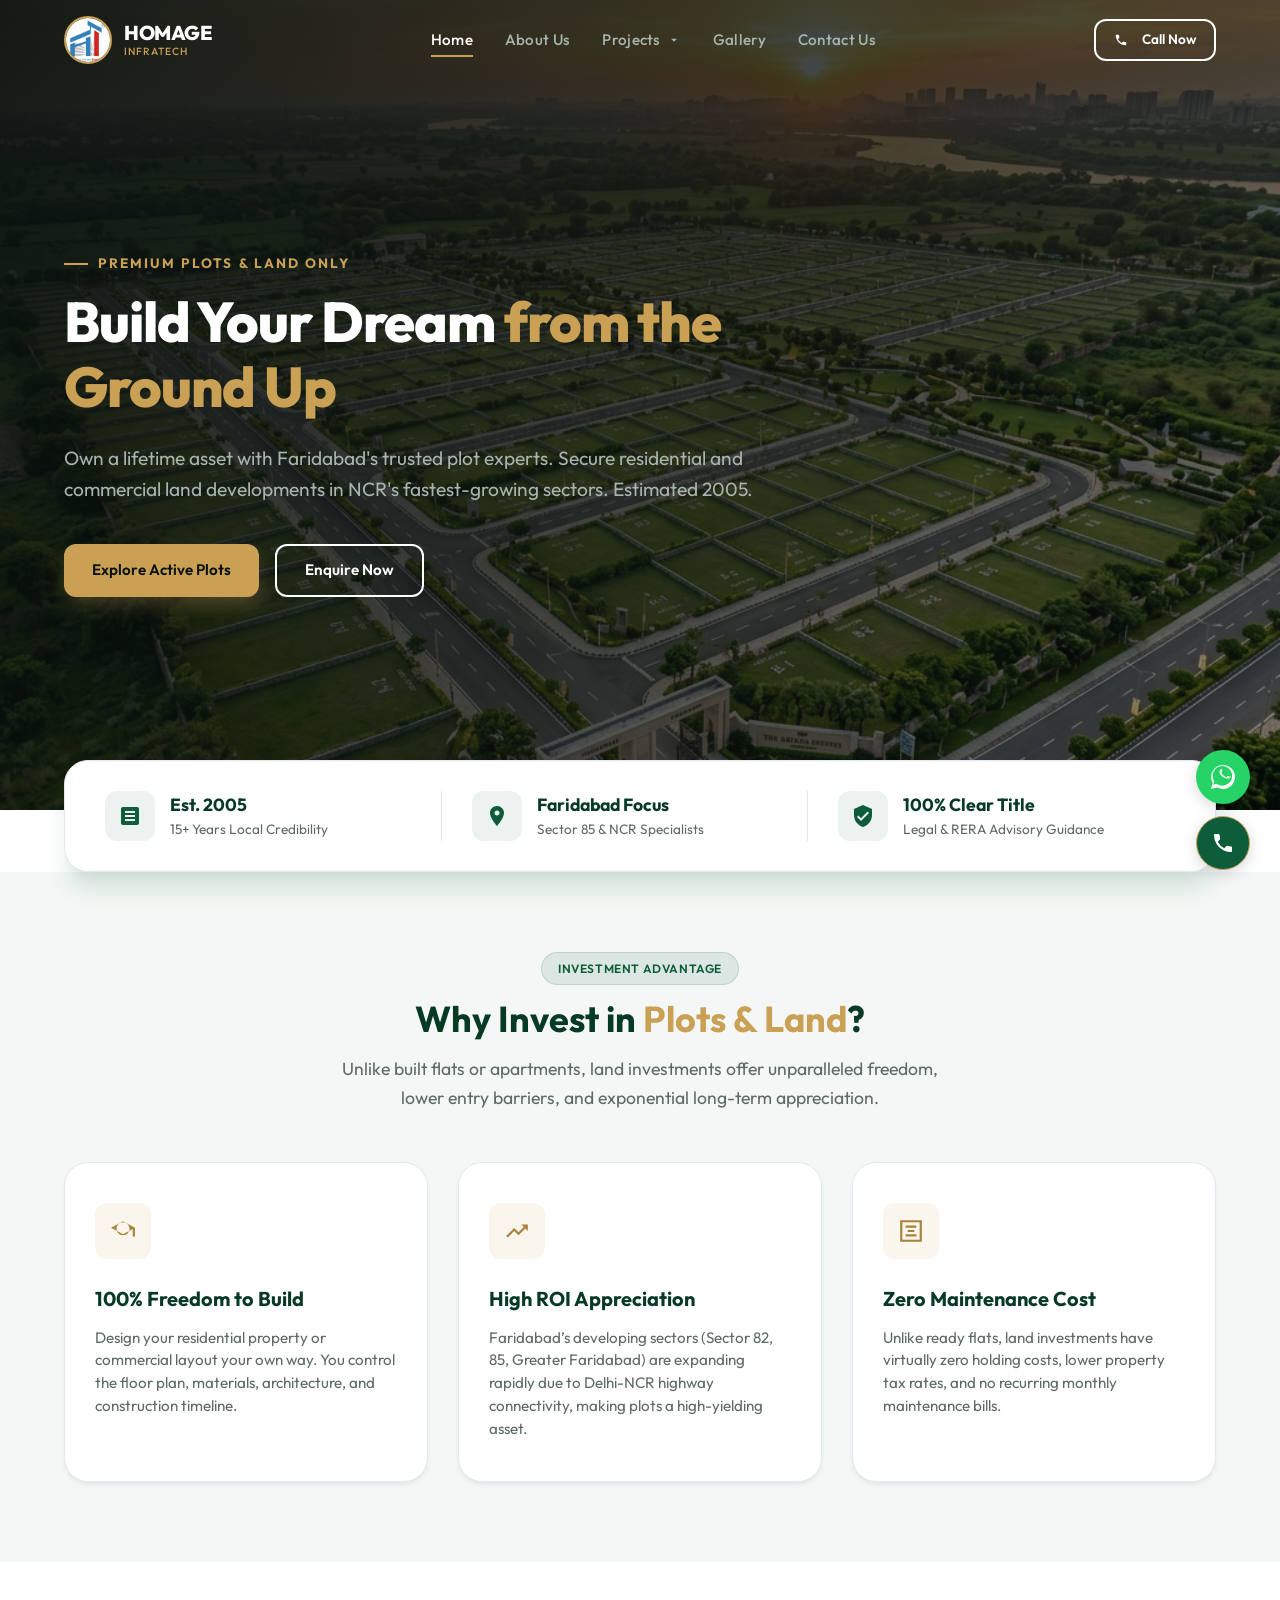
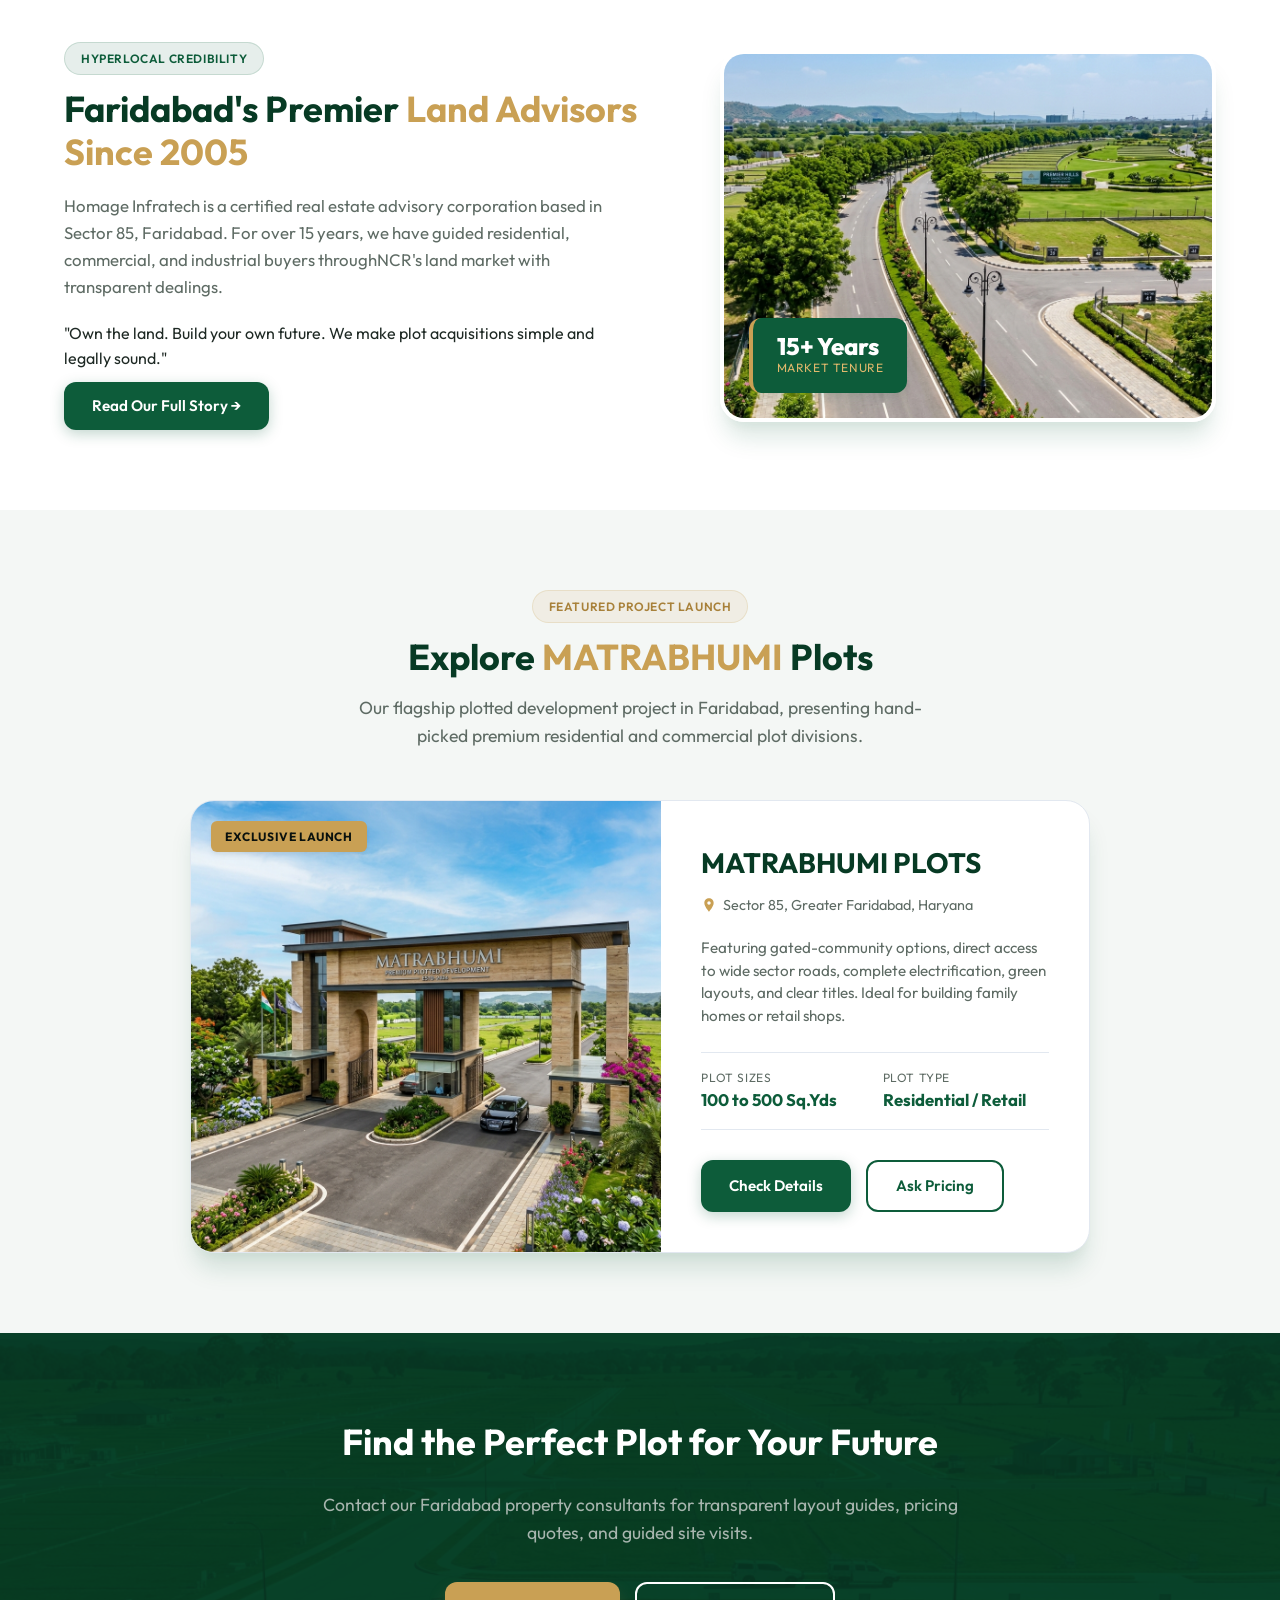
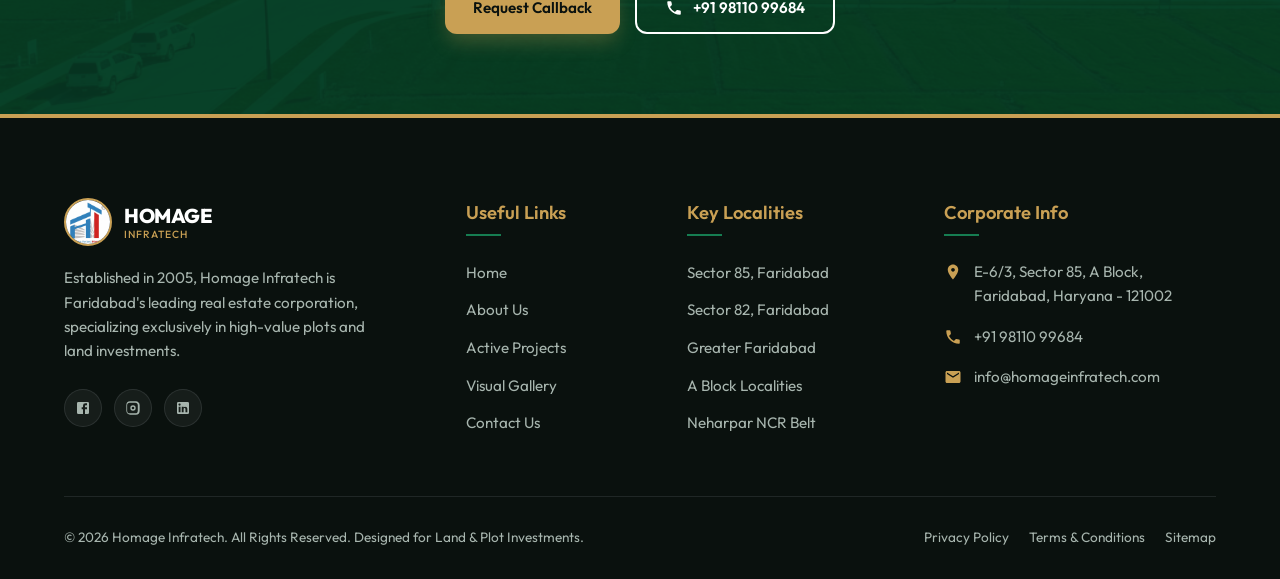
==== commit c4d49239: "location updated" ====
--- a/index.html
+++ b/index.html
@@ -1,24 +1,29 @@
 <!DOCTYPE html>
 <html lang="en">
+
 <head>
   <meta charset="UTF-8">
   <meta name="viewport" content="width=device-width, initial-scale=1.0">
-  
+
   <!-- SEO Meta Tags -->
   <title>Plots for Sale in Faridabad | Homage Infratech (Est. 2005)</title>
-  <meta name="description" content="Certified real estate experts in Faridabad offering premium residential and commercial plots. Over 15 years of trusted land sale advisory. Own the land, build your future.">
-  <meta name="keywords" content="plots for sale faridabad, residential land faridabad, commercial plots sector 85, homage infratech, matrabhumi plots faridabad, land investment NCR">
-  
+  <meta name="description"
+    content="Certified real estate experts in Faridabad offering premium residential and commercial plots. Over 15 years of trusted land sale advisory. Own the land, build your future.">
+  <meta name="keywords"
+    content="plots for sale faridabad, residential land faridabad, commercial plots sector 85, homage infratech, matrabhumi plots faridabad, land investment NCR">
+
   <!-- Open Graph / Social Tags -->
   <meta property="og:title" content="Plots for Sale in Faridabad | Homage Infratech">
-  <meta property="og:description" content="Premium residential and commercial plots in Faridabad. Est. 2005 with 15+ years of trusted advisory in NCR land sales.">
+  <meta property="og:description"
+    content="Premium residential and commercial plots in Faridabad. Est. 2005 with 15+ years of trusted advisory in NCR land sales.">
   <meta property="og:image" content="assets/images/hero_background.png">
   <meta property="og:type" content="website">
-  
+
   <!-- Stylesheets -->
   <link rel="stylesheet" href="assets/css/style.css">
   <link rel="stylesheet" href="assets/css/home.css">
 </head>
+
 <body data-page="home">
 
   <!-- --- HEADER / NAVBAR --- -->
@@ -31,7 +36,7 @@
           <span class="sub">INFRATECH</span>
         </div>
       </a>
-      
+
       <nav>
         <ul class="nav-menu">
           <li><a href="index.html" class="nav-link" data-link="home">Home</a></li>
@@ -39,7 +44,9 @@
           <li class="nav-dropdown-wrap">
             <a href="projects/index.html" class="nav-link nav-link-dropdown" data-link="projects">
               Projects
-              <svg class="dropdown-arrow" viewBox="0 0 24 24"><path d="M7 10l5 5 5-5z"/></svg>
+              <svg class="dropdown-arrow" viewBox="0 0 24 24">
+                <path d="M7 10l5 5 5-5z" />
+              </svg>
             </a>
             <ul class="nav-dropdown-menu">
               <li><a href="projects/index.html#matrabhumi">MATRABHUMI Plots</a></li>
@@ -49,16 +56,18 @@
           <li><a href="contact-us/index.html" class="nav-link" data-link="contact">Contact Us</a></li>
         </ul>
       </nav>
-      
+
       <div class="nav-cta">
         <a href="tel:+919811099684" class="btn btn-outline-white" style="padding: 8px 18px; font-size: 0.85rem;">
-          <svg style="width: 14px; height: 14px; fill: currentColor; vertical-align: middle; margin-right: 4px;" viewBox="0 0 24 24">
-            <path d="M20.01 15.38c-1.23 0-2.42-.2-3.53-.56a.977.977 0 00-1.01.24l-2.2 2.2a15.045 15.045 0 01-6.59-6.59l2.2-2.2c.28-.28.36-.67.25-1.02A11.36 11.36 0 008.5 3.99c0-.55-.45-1-1-1H4.03c-.55 0-1 .45-1 1 0 9.39 7.63 17 17 17 .55 0 1-.45 1-1v-3.59c0-.55-.45-1-1-1z"/>
+          <svg style="width: 14px; height: 14px; fill: currentColor; vertical-align: middle; margin-right: 4px;"
+            viewBox="0 0 24 24">
+            <path
+              d="M20.01 15.38c-1.23 0-2.42-.2-3.53-.56a.977.977 0 00-1.01.24l-2.2 2.2a15.045 15.045 0 01-6.59-6.59l2.2-2.2c.28-.28.36-.67.25-1.02A11.36 11.36 0 008.5 3.99c0-.55-.45-1-1-1H4.03c-.55 0-1 .45-1 1 0 9.39 7.63 17 17 17 .55 0 1-.45 1-1v-3.59c0-.55-.45-1-1-1z" />
           </svg>
           Call Now
         </a>
       </div>
-      
+
       <button class="hamburger" aria-label="Toggle Navigation Menu">
         <span></span>
         <span></span>
@@ -76,7 +85,8 @@
       <div class="hero-content">
         <div class="hero-tagline">Premium Plots & Land Only</div>
         <h1 class="hero-title">Build Your Dream <span>from the Ground Up</span></h1>
-        <p class="hero-desc">Own a lifetime asset with Faridabad's trusted plot experts. Secure residential and commercial land developments in NCR's fastest-growing sectors. Estimated 2005.</p>
+        <p class="hero-desc">Own a lifetime asset with Faridabad's trusted plot experts. Secure residential and
+          commercial land developments in NCR's fastest-growing sectors. Estimated 2005.</p>
         <div class="hero-ctas">
           <a href="projects/index.html" class="btn btn-accent">Explore Active Plots</a>
           <a href="contact-us/index.html" class="btn btn-outline-white">Enquire Now</a>
@@ -91,7 +101,10 @@
       <div class="trust-badges-grid">
         <div class="trust-badge-item">
           <div class="trust-badge-icon">
-            <svg viewBox="0 0 24 24"><path d="M19 3H5c-1.1 0-2 .9-2 2v14c0 1.1.9 2 2 2h14c1.1 0 2-.9 2-2V5c0-1.1-.9-2-2-2zm-2 10H7v-2h10v2zm0-4H7V7h10v2zm0 8H7v-2h10v2z"/></svg>
+            <svg viewBox="0 0 24 24">
+              <path
+                d="M19 3H5c-1.1 0-2 .9-2 2v14c0 1.1.9 2 2 2h14c1.1 0 2-.9 2-2V5c0-1.1-.9-2-2-2zm-2 10H7v-2h10v2zm0-4H7V7h10v2zm0 8H7v-2h10v2z" />
+            </svg>
           </div>
           <div class="trust-badge-info">
             <h4>Est. 2005</h4>
@@ -100,7 +113,10 @@
         </div>
         <div class="trust-badge-item">
           <div class="trust-badge-icon">
-            <svg viewBox="0 0 24 24"><path d="M12 2C8.13 2 5 5.13 5 9c0 5.25 7 13 7 13s7-7.75 7-13c0-3.87-3.13-7-7-7zm0 9.5c-1.38 0-2.5-1.12-2.5-2.5s1.12-2.5 2.5-2.5 2.5 1.12 2.5 2.5-1.12 2.5-2.5 2.5z"/></svg>
+            <svg viewBox="0 0 24 24">
+              <path
+                d="M12 2C8.13 2 5 5.13 5 9c0 5.25 7 13 7 13s7-7.75 7-13c0-3.87-3.13-7-7-7zm0 9.5c-1.38 0-2.5-1.12-2.5-2.5s1.12-2.5 2.5-2.5 2.5 1.12 2.5 2.5-1.12 2.5-2.5 2.5z" />
+            </svg>
           </div>
           <div class="trust-badge-info">
             <h4>Faridabad Focus</h4>
@@ -109,7 +125,10 @@
         </div>
         <div class="trust-badge-item">
           <div class="trust-badge-icon">
-            <svg viewBox="0 0 24 24"><path d="M12 1L3 5v6c0 5.55 3.84 10.74 9 12 5.16-1.26 9-6.45 9-12V5l-9-4zm-2 16l-4-4 1.41-1.41L10 14.17l6.59-6.59L18 9l-8 8z"/></svg>
+            <svg viewBox="0 0 24 24">
+              <path
+                d="M12 1L3 5v6c0 5.55 3.84 10.74 9 12 5.16-1.26 9-6.45 9-12V5l-9-4zm-2 16l-4-4 1.41-1.41L10 14.17l6.59-6.59L18 9l-8 8z" />
+            </svg>
           </div>
           <div class="trust-badge-info">
             <h4>100% Clear Title</h4>
@@ -126,32 +145,42 @@
       <div class="section-title-wrap">
         <span class="badge badge-primary">Investment Advantage</span>
         <h2 class="section-title">Why Invest in <span>Plots & Land</span>?</h2>
-        <p class="section-desc">Unlike built flats or apartments, land investments offer unparalleled freedom, lower entry barriers, and exponential long-term appreciation.</p>
-      </div>
-      
+        <p class="section-desc">Unlike built flats or apartments, land investments offer unparalleled freedom, lower
+          entry barriers, and exponential long-term appreciation.</p>
+      </div>
+
       <div class="why-land-grid">
         <div class="why-card">
           <div class="why-icon">
-            <svg viewBox="0 0 24 24"><path d="M12 3L1 9l11 6 9-4.91V17h2V9L12 3zm0 13c-3.31 0-6-2.69-6-6s2.69-6 6-6 6 2.69 6 6-2.69 6-6 6z"/></svg>
+            <svg viewBox="0 0 24 24">
+              <path d="M12 3L1 9l11 6 9-4.91V17h2V9L12 3zm0 13c-3.31 0-6-2.69-6-6s2.69-6 6-6 6 2.69 6 6-2.69 6-6 6z" />
+            </svg>
           </div>
           <h3>100% Freedom to Build</h3>
-          <p>Design your residential property or commercial layout your own way. You control the floor plan, materials, architecture, and construction timeline.</p>
-        </div>
-        
+          <p>Design your residential property or commercial layout your own way. You control the floor plan, materials,
+            architecture, and construction timeline.</p>
+        </div>
+
         <div class="why-card">
           <div class="why-icon">
-            <svg viewBox="0 0 24 24"><path d="M16 6l2.29 2.29-4.88 4.88-4-4L2 16.59 3.41 18l6-6 4 4 6.3-6.29L22 12V6h-6z"/></svg>
+            <svg viewBox="0 0 24 24">
+              <path d="M16 6l2.29 2.29-4.88 4.88-4-4L2 16.59 3.41 18l6-6 4 4 6.3-6.29L22 12V6h-6z" />
+            </svg>
           </div>
           <h3>High ROI Appreciation</h3>
-          <p>Faridabad’s developing sectors (Sector 82, 85, Greater Faridabad) are expanding rapidly due to Delhi-NCR highway connectivity, making plots a high-yielding asset.</p>
-        </div>
-        
+          <p>Faridabad’s developing sectors (Sector 82, 85, Greater Faridabad) are expanding rapidly due to Delhi-NCR
+            highway connectivity, making plots a high-yielding asset.</p>
+        </div>
+
         <div class="why-card">
           <div class="why-icon">
-            <svg viewBox="0 0 24 24"><path d="M22 2H2v20h20V2zm-2 18H4V4h16v16zm-5-9H9v2h6v-2zm2-4H7v2h10V7zm0 8H7v2h10v-2z"/></svg>
+            <svg viewBox="0 0 24 24">
+              <path d="M22 2H2v20h20V2zm-2 18H4V4h16v16zm-5-9H9v2h6v-2zm2-4H7v2h10V7zm0 8H7v2h10v-2z" />
+            </svg>
           </div>
           <h3>Zero Maintenance Cost</h3>
-          <p>Unlike ready flats, land investments have virtually zero holding costs, lower property tax rates, and no recurring monthly maintenance bills.</p>
+          <p>Unlike ready flats, land investments have virtually zero holding costs, lower property tax rates, and no
+            recurring monthly maintenance bills.</p>
         </div>
       </div>
     </div>
@@ -163,14 +192,17 @@
       <div class="about-teaser-grid">
         <div class="about-teaser-text">
           <span class="badge badge-primary">Hyperlocal Credibility</span>
-          <h2 class="section-title" style="text-align: left; margin-bottom: 20px;">Faridabad's Premier <span>Land Advisors Since 2005</span></h2>
-          <p style="color: var(--text-muted); margin-bottom: 20px; font-size: 1.05rem;">Homage Infratech is a certified real estate advisory corporation based in Sector 85, Faridabad. For over 15 years, we have guided residential, commercial, and industrial buyers throughNCR's land market with transparent dealings.</p>
+          <h2 class="section-title" style="text-align: left; margin-bottom: 20px;">Faridabad's Premier <span>Land
+              Advisors Since 2005</span></h2>
+          <p style="color: var(--text-muted); margin-bottom: 20px; font-size: 1.05rem;">Homage Infratech is a certified
+            real estate advisory corporation based in Sector 85, Faridabad. For over 15 years, we have guided
+            residential, commercial, and industrial buyers throughNCR's land market with transparent dealings.</p>
           <div class="quote-block">
             "Own the land. Build your own future. We make plot acquisitions simple and legally sound."
           </div>
           <a href="about-us/index.html" class="btn btn-primary" style="margin-top: 10px;">Read Our Full Story →</a>
         </div>
-        
+
         <div class="about-teaser-image-wrap">
           <img src="assets/images/gallery_site_2.png" alt="Homage Infratech Plot Site Location">
           <div class="about-teaser-experience">
@@ -188,9 +220,10 @@
       <div class="section-title-wrap">
         <span class="badge badge-accent">Featured Project Launch</span>
         <h2 class="section-title">Explore <span>MATRABHUMI</span> Plots</h2>
-        <p class="section-desc">Our flagship plotted development project in Faridabad, presenting hand-picked premium residential and commercial plot divisions.</p>
-      </div>
-      
+        <p class="section-desc">Our flagship plotted development project in Faridabad, presenting hand-picked premium
+          residential and commercial plot divisions.</p>
+      </div>
+
       <div class="project-teaser-card">
         <div class="teaser-card-img">
           <span class="teaser-card-badge">Exclusive Launch</span>
@@ -199,11 +232,15 @@
         <div class="teaser-card-content">
           <h3>MATRABHUMI PLOTS</h3>
           <div class="teaser-card-loc">
-            <svg viewBox="0 0 24 24"><path d="M12 2C8.13 2 5 5.13 5 9c0 5.25 7 13 7 13s7-7.75 7-13c0-3.87-3.13-7-7-7zm0 9.5c-1.38 0-2.5-1.12-2.5-2.5s1.12-2.5 2.5-2.5 2.5 1.12 2.5 2.5-1.12 2.5-2.5 2.5z"/></svg>
+            <svg viewBox="0 0 24 24">
+              <path
+                d="M12 2C8.13 2 5 5.13 5 9c0 5.25 7 13 7 13s7-7.75 7-13c0-3.87-3.13-7-7-7zm0 9.5c-1.38 0-2.5-1.12-2.5-2.5s1.12-2.5 2.5-2.5 2.5 1.12 2.5 2.5-1.12 2.5-2.5 2.5z" />
+            </svg>
             Sector 85, Greater Faridabad, Haryana
           </div>
-          <p class="teaser-card-desc">Featuring gated-community options, direct access to wide sector roads, complete electrification, green layouts, and clear titles. Ideal for building family homes or retail shops.</p>
-          
+          <p class="teaser-card-desc">Featuring gated-community options, direct access to wide sector roads, complete
+            electrification, green layouts, and clear titles. Ideal for building family homes or retail shops.</p>
+
           <div class="teaser-card-stats">
             <div class="teaser-stat-item">
               <span class="label">Plot Sizes</span>
@@ -214,7 +251,7 @@
               <span class="value">Residential / Retail</span>
             </div>
           </div>
-          
+
           <div style="display: flex; gap: 15px;">
             <a href="projects/index.html" class="btn btn-primary">Check Details</a>
             <a href="contact-us/index.html?project=matrabhumi" class="btn btn-outline">Ask Pricing</a>
@@ -232,12 +269,14 @@
     <div class="container">
       <div class="cta-banner-content">
         <h2>Find the Perfect Plot for Your Future</h2>
-        <p>Contact our Faridabad property consultants for transparent layout guides, pricing quotes, and guided site visits.</p>
+        <p>Contact our Faridabad property consultants for transparent layout guides, pricing quotes, and guided site
+          visits.</p>
         <div style="display: flex; justify-content: center; gap: 15px; flex-wrap: wrap;">
           <a href="contact-us/index.html" class="btn btn-accent">Request Callback</a>
           <a href="tel:+919811099684" class="btn btn-outline-white">
             <svg style="width: 18px; height: 18px; fill: currentColor;" viewBox="0 0 24 24">
-              <path d="M20.01 15.38c-1.23 0-2.42-.2-3.53-.56a.977.977 0 00-1.01.24l-2.2 2.2a15.045 15.045 0 01-6.59-6.59l2.2-2.2c.28-.28.36-.67.25-1.02A11.36 11.36 0 008.5 3.99c0-.55-.45-1-1-1H4.03c-.55 0-1 .45-1 1 0 9.39 7.63 17 17 17 .55 0 1-.45 1-1v-3.59c0-.55-.45-1-1-1z"/>
+              <path
+                d="M20.01 15.38c-1.23 0-2.42-.2-3.53-.56a.977.977 0 00-1.01.24l-2.2 2.2a15.045 15.045 0 01-6.59-6.59l2.2-2.2c.28-.28.36-.67.25-1.02A11.36 11.36 0 008.5 3.99c0-.55-.45-1-1-1H4.03c-.55 0-1 .45-1 1 0 9.39 7.63 17 17 17 .55 0 1-.45 1-1v-3.59c0-.55-.45-1-1-1z" />
             </svg>
             +91 98110 99684
           </a>
@@ -258,20 +297,30 @@
               <span class="sub" style="color: var(--accent-color);">INFRATECH</span>
             </div>
           </a>
-          <p>Established in 2005, Homage Infratech is Faridabad's leading real estate corporation, specializing exclusively in high-value plots and land investments.</p>
+          <p>Established in 2005, Homage Infratech is Faridabad's leading real estate corporation, specializing
+            exclusively in high-value plots and land investments.</p>
           <div class="social-links">
             <a href="#" class="social-btn" aria-label="Facebook">
-              <svg viewBox="0 0 24 24"><path d="M5 3h14a2 2 0 012 2v14a2 2 0 01-2 2H5a2 2 0 01-2-2V5a2 2 0 012-2m13 2h-2.5A3.5 3.5 0 0012 8.5V11h-2v3h2v7h3v-7h3v-3h-3V9a1 1 0 011-1h2V5z"/></svg>
+              <svg viewBox="0 0 24 24">
+                <path
+                  d="M5 3h14a2 2 0 012 2v14a2 2 0 01-2 2H5a2 2 0 01-2-2V5a2 2 0 012-2m13 2h-2.5A3.5 3.5 0 0012 8.5V11h-2v3h2v7h3v-7h3v-3h-3V9a1 1 0 011-1h2V5z" />
+              </svg>
             </a>
             <a href="#" class="social-btn" aria-label="Instagram">
-              <svg viewBox="0 0 24 24"><path d="M7.8 2h8.4C19.4 2 22 4.6 22 7.8v8.4a5.8 5.8 0 01-5.8 5.8H7.8C4.6 22 2 19.4 2 16.2V7.8A5.8 5.8 0 017.8 2m-.8 2a3.8 3.8 0 00-3.8 3.8v8.4a3.8 3.8 0 003.8 3.8h8.4a3.8 3.8 0 003.8-3.8V7.8a3.8 3.8 0 00-3.8-3.8H7m5 4a4 4 0 014 4 4 4 0 01-4 4 4 4 0 01-4-4 4 4 0 014-4m0 2a2 2 0 00-2 2 2 2 0 002 2 2 2 0 002-2 2 2 0 00-2-2z"/></svg>
+              <svg viewBox="0 0 24 24">
+                <path
+                  d="M7.8 2h8.4C19.4 2 22 4.6 22 7.8v8.4a5.8 5.8 0 01-5.8 5.8H7.8C4.6 22 2 19.4 2 16.2V7.8A5.8 5.8 0 017.8 2m-.8 2a3.8 3.8 0 00-3.8 3.8v8.4a3.8 3.8 0 003.8 3.8h8.4a3.8 3.8 0 003.8-3.8V7.8a3.8 3.8 0 00-3.8-3.8H7m5 4a4 4 0 014 4 4 4 0 01-4 4 4 4 0 01-4-4 4 4 0 014-4m0 2a2 2 0 00-2 2 2 2 0 002 2 2 2 0 002-2 2 2 0 00-2-2z" />
+              </svg>
             </a>
             <a href="#" class="social-btn" aria-label="LinkedIn">
-              <svg viewBox="0 0 24 24"><path d="M19 3a2 2 0 012 2v14a2 2 0 01-2 2H5a2 2 0 01-2-2V5a2 2 0 012-2h14m-.5 15.5v-5.3a3.26 3.26 0 00-3.26-3.26c-.85 0-1.84.52-2.32 1.3v-1.11h-2.8v8.37h2.8v-4.93c0-.77.62-1.4 1.39-1.4a1.4 1.4 0 011.4 1.4v4.93h2.8M6.88 8.56a1.68 1.68 0 001.68-1.68c0-.93-.75-1.69-1.68-1.69a1.69 1.69 0 00-1.69 1.69c0 .93.76 1.68 1.69 1.68m1.39 9.94v-8.37H5.5v8.37h2.77z"/></svg>
+              <svg viewBox="0 0 24 24">
+                <path
+                  d="M19 3a2 2 0 012 2v14a2 2 0 01-2 2H5a2 2 0 01-2-2V5a2 2 0 012-2h14m-.5 15.5v-5.3a3.26 3.26 0 00-3.26-3.26c-.85 0-1.84.52-2.32 1.3v-1.11h-2.8v8.37h2.8v-4.93c0-.77.62-1.4 1.39-1.4a1.4 1.4 0 011.4 1.4v4.93h2.8M6.88 8.56a1.68 1.68 0 001.68-1.68c0-.93-.75-1.69-1.68-1.69a1.69 1.69 0 00-1.69 1.69c0 .93.76 1.68 1.69 1.68m1.39 9.94v-8.37H5.5v8.37h2.77z" />
+              </svg>
             </a>
           </div>
         </div>
-        
+
         <div class="footer-col">
           <h4>Useful Links</h4>
           <ul class="footer-links">
@@ -282,7 +331,7 @@
             <li><a href="contact-us/index.html">Contact Us</a></li>
           </ul>
         </div>
-        
+
         <div class="footer-col">
           <h4>Key Localities</h4>
           <ul class="footer-links">
@@ -293,26 +342,35 @@
             <li><a href="about-us/index.html#localities">Neharpar NCR Belt</a></li>
           </ul>
         </div>
-        
+
         <div class="footer-col">
           <h4>Corporate Info</h4>
           <div class="footer-contact-info">
             <div class="footer-contact-item">
-              <svg viewBox="0 0 24 24"><path d="M12 2C8.13 2 5 5.13 5 9c0 5.25 7 13 7 13s7-7.75 7-13c0-3.87-3.13-7-7-7zm0 9.5c-1.38 0-2.5-1.12-2.5-2.5s1.12-2.5 2.5-2.5 2.5 1.12 2.5 2.5-1.12 2.5-2.5 2.5z"/></svg>
+              <svg viewBox="0 0 24 24">
+                <path
+                  d="M12 2C8.13 2 5 5.13 5 9c0 5.25 7 13 7 13s7-7.75 7-13c0-3.87-3.13-7-7-7zm0 9.5c-1.38 0-2.5-1.12-2.5-2.5s1.12-2.5 2.5-2.5 2.5 1.12 2.5 2.5-1.12 2.5-2.5 2.5z" />
+              </svg>
               <span>E-6/3, Sector 85, A Block, Faridabad, Haryana - 121002</span>
             </div>
             <div class="footer-contact-item">
-              <svg viewBox="0 0 24 24"><path d="M20.01 15.38c-1.23 0-2.42-.2-3.53-.56a.977.977 0 00-1.01.24l-2.2 2.2a15.045 15.045 0 01-6.59-6.59l2.2-2.2c.28-.28.36-.67.25-1.02A11.36 11.36 0 008.5 3.99c0-.55-.45-1-1-1H4.03c-.55 0-1 .45-1 1 0 9.39 7.63 17 17 17 .55 0 1-.45 1-1v-3.59c0-.55-.45-1-1-1z"/></svg>
+              <svg viewBox="0 0 24 24">
+                <path
+                  d="M20.01 15.38c-1.23 0-2.42-.2-3.53-.56a.977.977 0 00-1.01.24l-2.2 2.2a15.045 15.045 0 01-6.59-6.59l2.2-2.2c.28-.28.36-.67.25-1.02A11.36 11.36 0 008.5 3.99c0-.55-.45-1-1-1H4.03c-.55 0-1 .45-1 1 0 9.39 7.63 17 17 17 .55 0 1-.45 1-1v-3.59c0-.55-.45-1-1-1z" />
+              </svg>
               <a href="tel:+919811099684">+91 98110 99684</a>
             </div>
             <div class="footer-contact-item">
-              <svg viewBox="0 0 24 24"><path d="M20 4H4c-1.1 0-1.99.9-1.99 2L2 18c0 1.1.9 2 2 2h16c1.1 0 2-.9 2-2V6c0-1.1-.9-2-2-2zm0 4l-8 5-8-5V6l8 5 8-5v2z"/></svg>
+              <svg viewBox="0 0 24 24">
+                <path
+                  d="M20 4H4c-1.1 0-1.99.9-1.99 2L2 18c0 1.1.9 2 2 2h16c1.1 0 2-.9 2-2V6c0-1.1-.9-2-2-2zm0 4l-8 5-8-5V6l8 5 8-5v2z" />
+              </svg>
               <a href="mailto:info@homageinfratech.com">info@homageinfratech.com</a>
             </div>
           </div>
         </div>
       </div>
-      
+
       <div class="footer-bottom">
         <p>&copy; 2026 Homage Infratech. All Rights Reserved. Designed for Land & Plot Investments.</p>
         <div class="footer-bottom-links">
@@ -326,14 +384,17 @@
 
   <!-- --- PERSISTENT FLOATING ACTIONS --- -->
   <div class="floating-actions">
-    <a href="https://wa.me/919811099684?text=Hi%2C%20I%20am%20interested%20in%20residential%2Fcommercial%20plots%20with%20Homage%20Infratech." class="floating-btn btn-whatsapp" target="_blank" rel="noopener" aria-label="Chat on WhatsApp">
+    <a href="https://wa.me/919811099684?text=Hi%2C%20I%20am%20interested%20in%20residential%2Fcommercial%20plots%20with%20Homage%20Infratech."
+      class="floating-btn btn-whatsapp" target="_blank" rel="noopener" aria-label="Chat on WhatsApp">
       <svg viewBox="0 0 24 24">
-        <path d="M.057 24l1.687-6.163c-1.041-1.804-1.588-3.849-1.587-5.946C.06 5.348 5.397.01 12.008.01c3.202.001 6.212 1.246 8.477 3.514 2.266 2.268 3.507 5.28 3.505 8.484-.004 6.657-5.34 11.997-11.953 11.997-2.005-.001-3.973-.502-5.724-1.455L0 24zm6.59-4.846c1.6.95 2.766 1.488 4.793 1.489 5.38 0 9.761-4.384 9.764-9.77.001-2.61-1.015-5.064-2.862-6.914C16.495 2.11 14.043 1.09 11.43 1.09c-5.387 0-9.771 4.386-9.775 9.773-.001 2.072.547 3.537 1.542 5.263l-1.01 3.69 3.86-.967zm12.39-7.234c-.26-.13-1.532-.756-1.77-.84-.237-.085-.41-.13-.58.13-.172.26-.665.84-.814 1.01-.15.17-.297.19-.556.06-2.155-1.085-3.553-1.824-4.966-4.248-.373-.64.373-.593 1.07-1.99.07-.15.035-.28-.018-.386-.052-.105-.41-1-.56-1.37-.15-.36-.3-.31-.41-.315-.1-.005-.23-.005-.36-.005-.13 0-.34.05-.52.25-.18.2-1.02.99-1.02 2.42 0 1.43 1.04 2.81 1.18 3 1.44 1.9 3.2 2.92 5.04 3.5 1.51.48 2.37.38 2.94.3 1.08-.16 1.53-.63 1.77-1.12.24-.49.24-.91.17-1.01-.07-.1-.26-.17-.52-.3z"/>
+        <path
+          d="M.057 24l1.687-6.163c-1.041-1.804-1.588-3.849-1.587-5.946C.06 5.348 5.397.01 12.008.01c3.202.001 6.212 1.246 8.477 3.514 2.266 2.268 3.507 5.28 3.505 8.484-.004 6.657-5.34 11.997-11.953 11.997-2.005-.001-3.973-.502-5.724-1.455L0 24zm6.59-4.846c1.6.95 2.766 1.488 4.793 1.489 5.38 0 9.761-4.384 9.764-9.77.001-2.61-1.015-5.064-2.862-6.914C16.495 2.11 14.043 1.09 11.43 1.09c-5.387 0-9.771 4.386-9.775 9.773-.001 2.072.547 3.537 1.542 5.263l-1.01 3.69 3.86-.967zm12.39-7.234c-.26-.13-1.532-.756-1.77-.84-.237-.085-.41-.13-.58.13-.172.26-.665.84-.814 1.01-.15.17-.297.19-.556.06-2.155-1.085-3.553-1.824-4.966-4.248-.373-.64.373-.593 1.07-1.99.07-.15.035-.28-.018-.386-.052-.105-.41-1-.56-1.37-.15-.36-.3-.31-.41-.315-.1-.005-.23-.005-.36-.005-.13 0-.34.05-.52.25-.18.2-1.02.99-1.02 2.42 0 1.43 1.04 2.81 1.18 3 1.44 1.9 3.2 2.92 5.04 3.5 1.51.48 2.37.38 2.94.3 1.08-.16 1.53-.63 1.77-1.12.24-.49.24-.91.17-1.01-.07-.1-.26-.17-.52-.3z" />
       </svg>
     </a>
     <a href="tel:+919811099684" class="floating-btn btn-call" aria-label="Call Property Advisor">
       <svg viewBox="0 0 24 24">
-        <path d="M20.01 15.38c-1.23 0-2.42-.2-3.53-.56a.977.977 0 00-1.01.24l-2.2 2.2a15.045 15.045 0 01-6.59-6.59l2.2-2.2c.28-.28.36-.67.25-1.02A11.36 11.36 0 008.5 3.99c0-.55-.45-1-1-1H4.03c-.55 0-1 .45-1 1 0 9.39 7.63 17 17 17 .55 0 1-.45 1-1v-3.59c0-.55-.45-1-1-1z"/>
+        <path
+          d="M20.01 15.38c-1.23 0-2.42-.2-3.53-.56a.977.977 0 00-1.01.24l-2.2 2.2a15.045 15.045 0 01-6.59-6.59l2.2-2.2c.28-.28.36-.67.25-1.02A11.36 11.36 0 008.5 3.99c0-.55-.45-1-1-1H4.03c-.55 0-1 .45-1 1 0 9.39 7.63 17 17 17 .55 0 1-.45 1-1v-3.59c0-.55-.45-1-1-1z" />
       </svg>
     </a>
   </div>
@@ -341,4 +402,5 @@
   <!-- --- JAVASCRIPT --- -->
   <script src="assets/js/common.js"></script>
 </body>
-</html>
+
+</html>
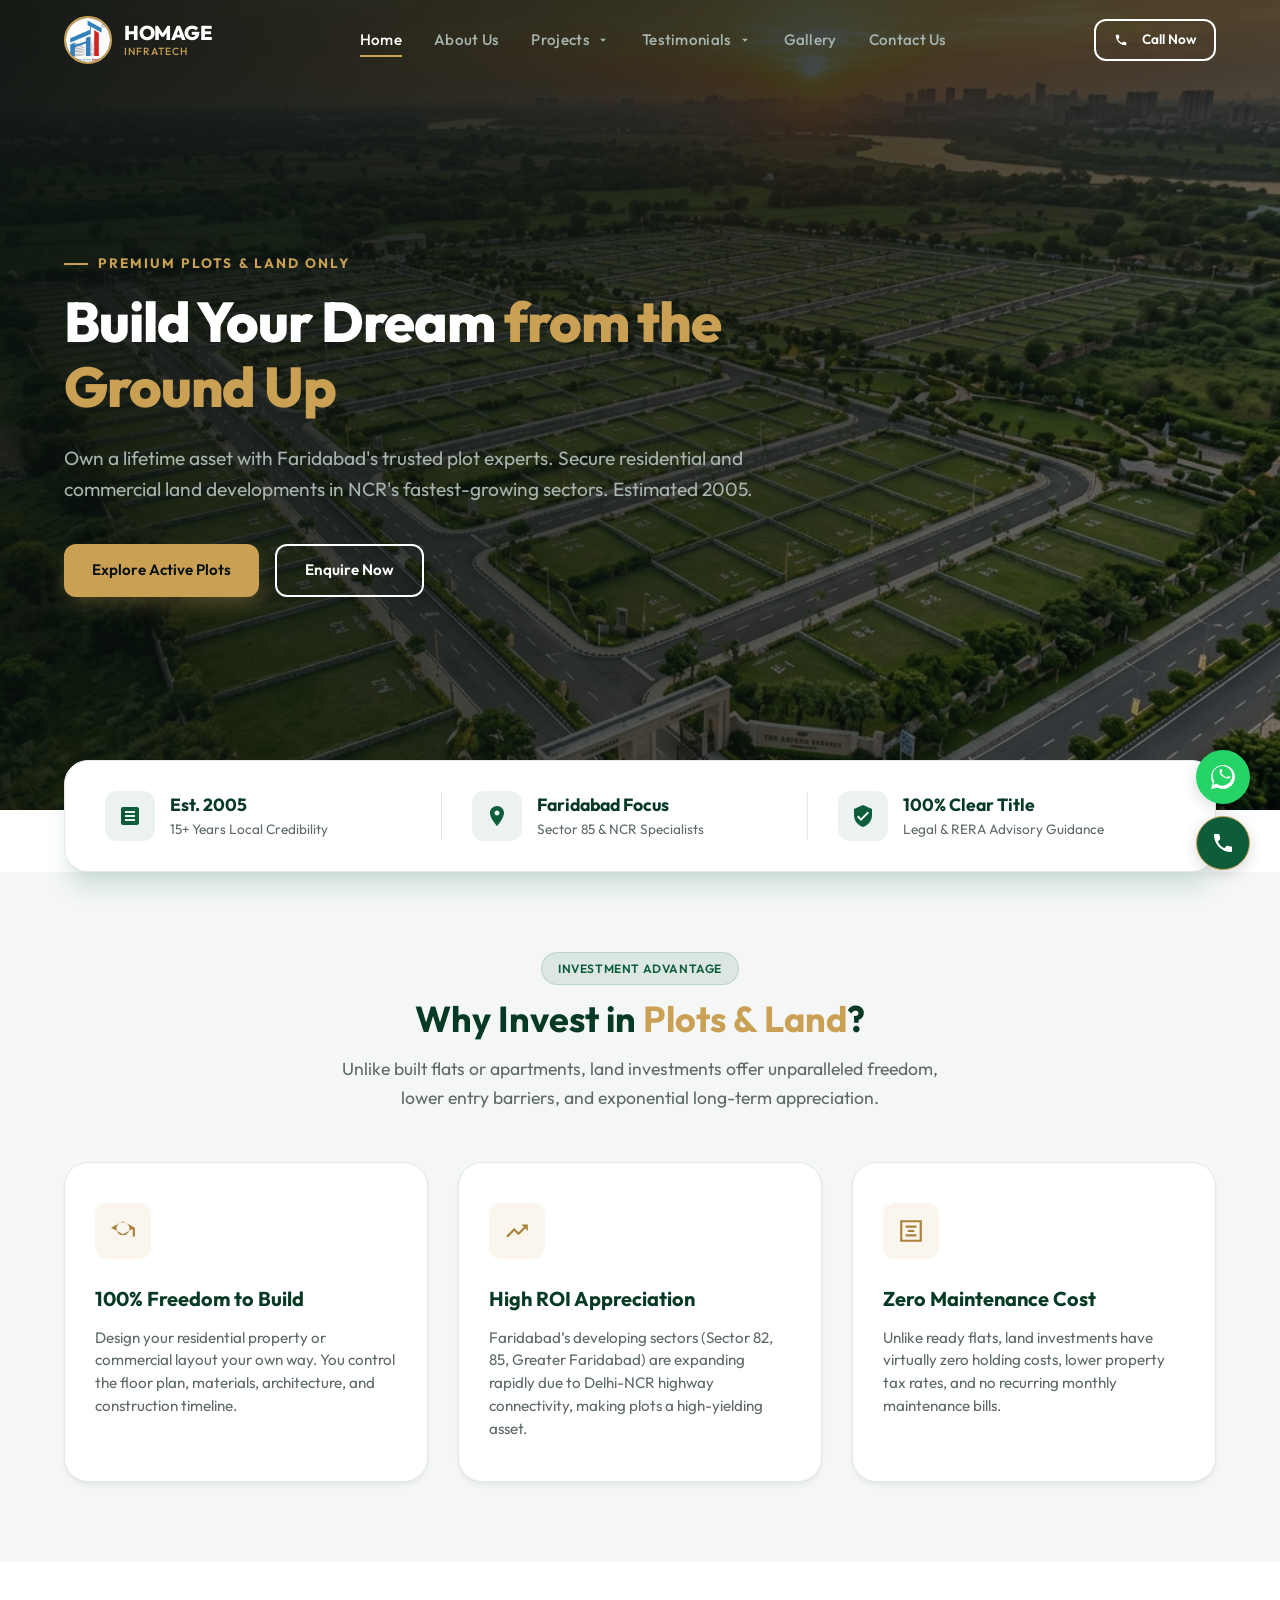
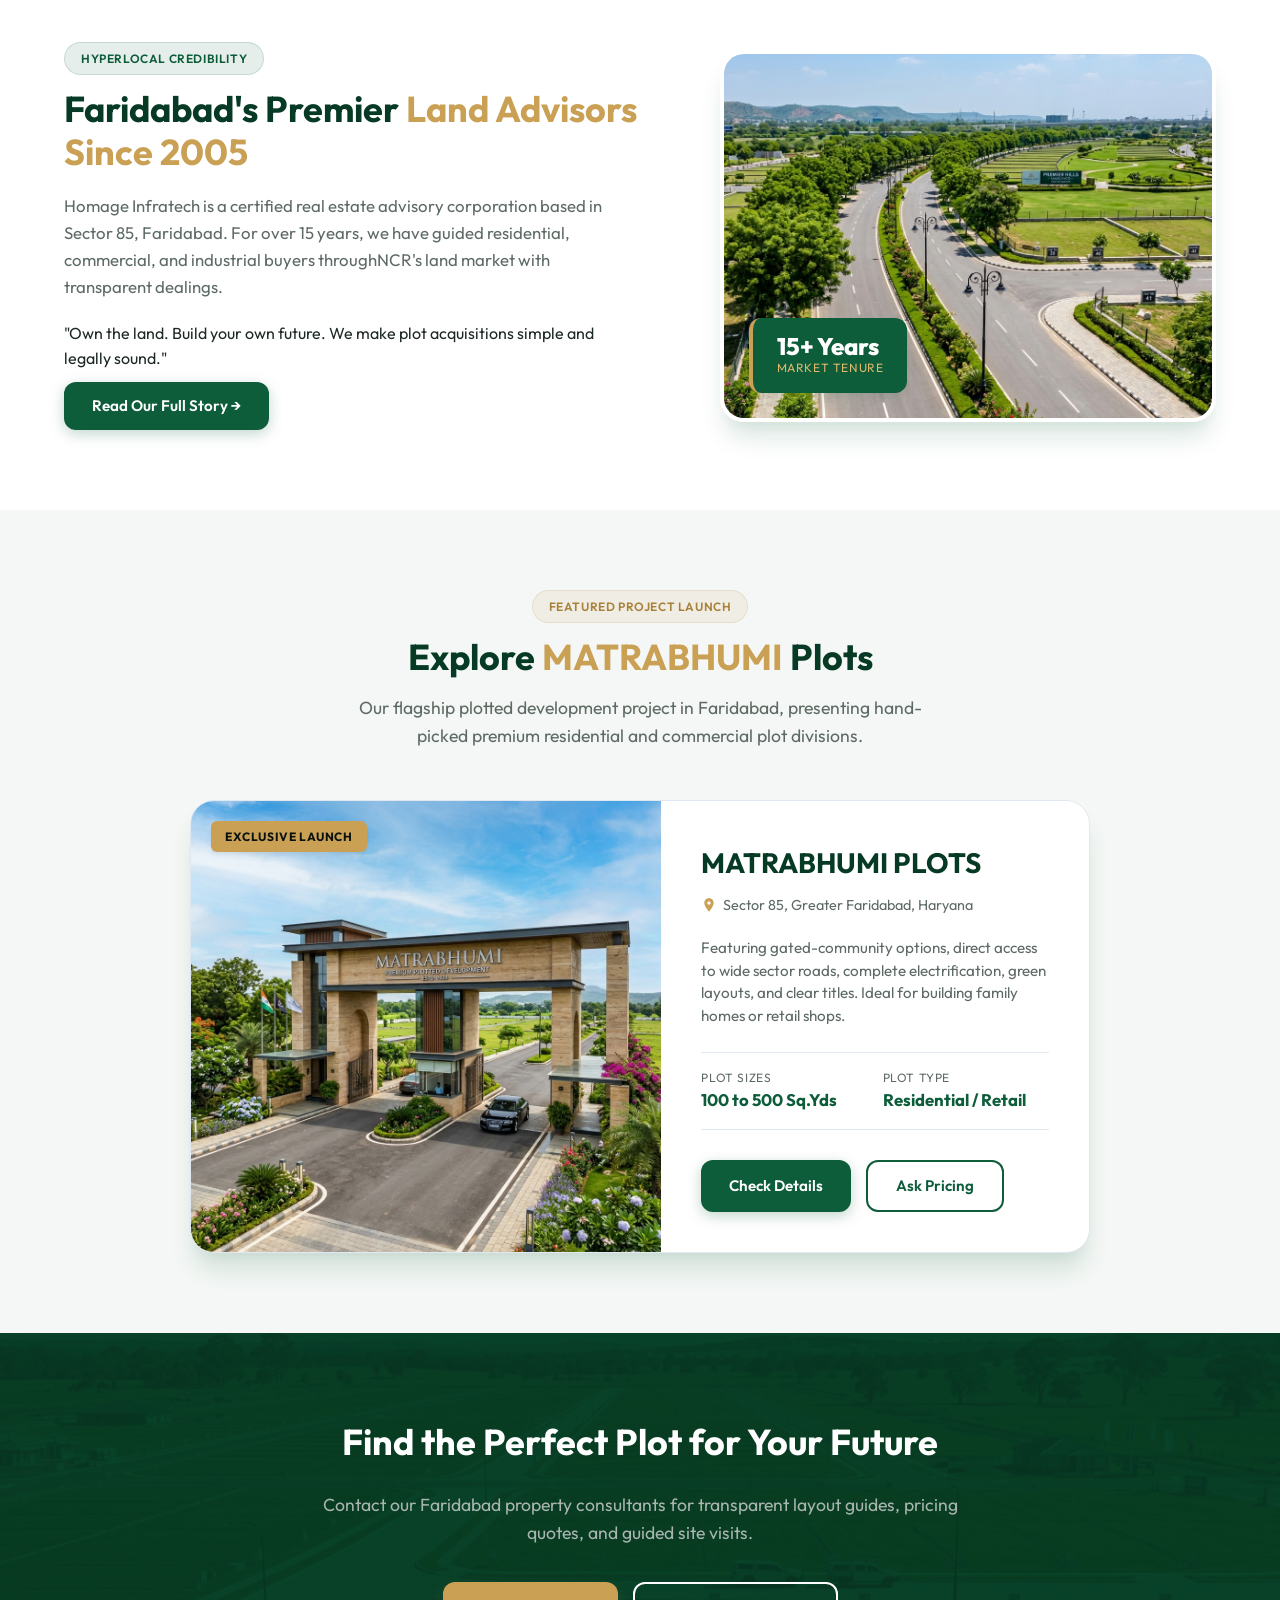
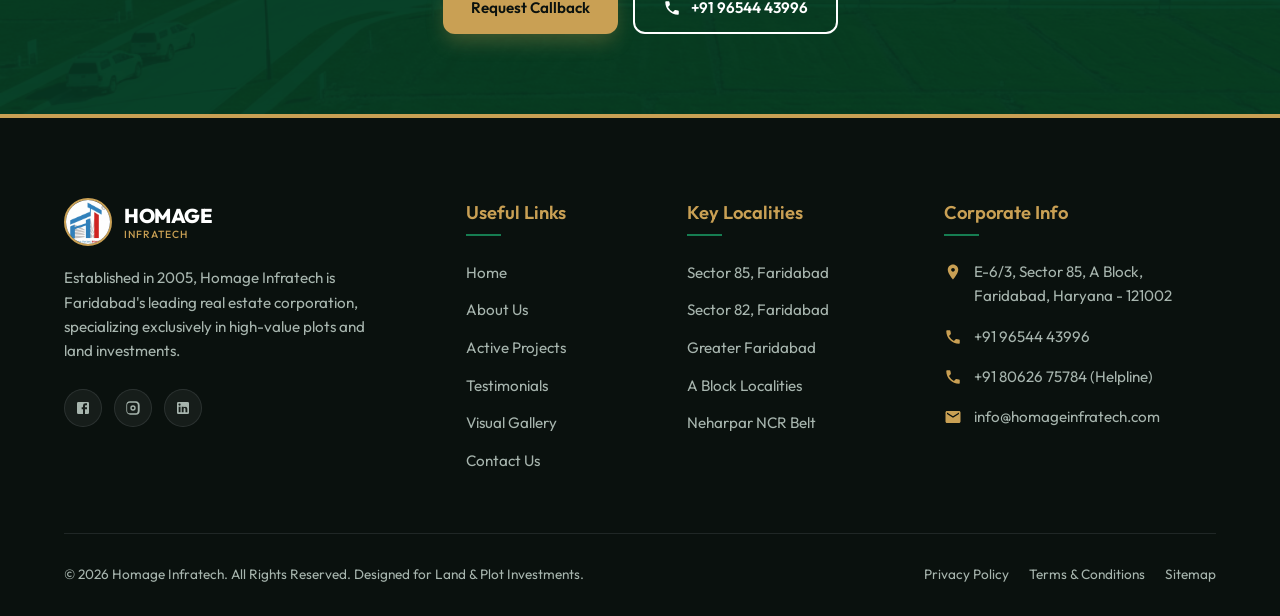
==== commit 3be57cba: "Add testimonials page, submenu & contact updates Add a new Testimonials page and stylesheet, introdu" ====
--- a/index.html
+++ b/index.html
@@ -44,12 +44,33 @@
           <li class="nav-dropdown-wrap">
             <a href="projects/index.html" class="nav-link nav-link-dropdown" data-link="projects">
               Projects
-              <svg class="dropdown-arrow" viewBox="0 0 24 24">
-                <path d="M7 10l5 5 5-5z" />
-              </svg>
+              <svg class="dropdown-arrow" viewBox="0 0 24 24"><path d="M7 10l5 5 5-5z"/></svg>
             </a>
             <ul class="nav-dropdown-menu">
-              <li><a href="projects/index.html#matrabhumi">MATRABHUMI Plots</a></li>
+              <li class="nav-submenu-wrap">
+                <a class="nav-submenu-title">
+                  Residential
+                  <svg class="submenu-arrow" viewBox="0 0 24 24"><path d="M8.59 16.59L13.17 12 8.59 7.41 10 6l6 6-6 6-1.41-1.41z"/></svg>
+                </a>
+                <ul class="nav-submenu">
+                  <li><a href="projects/index.html#faridabad">Faridabad</a></li>
+                  <li><a href="projects/index.html#prithla">Prithla</a></li>
+                  <li><a href="projects/index.html#palwal">Palwal</a></li>
+                  <li><a href="projects/index.html#vrindavan">Vrindavan</a></li>
+                  <li><a href="projects/index.html#ajeetgarh">Ajeetgarh</a></li>
+                  <li><a href="projects/index.html#garhmukteshwar">Garhmukteshwar</a></li>
+                  <li><a href="projects/index.html#khatu-shyam">Khatu Shyam</a></li>
+                </ul>
+              </li>
+            </ul>
+          </li>
+          <li class="nav-dropdown-wrap">
+            <a href="testimonials/index.html" class="nav-link nav-link-dropdown" data-link="testimonials">
+              Testimonials
+              <svg class="dropdown-arrow" viewBox="0 0 24 24"><path d="M7 10l5 5 5-5z"/></svg>
+            </a>
+            <ul class="nav-dropdown-menu">
+              <li><a href="testimonials/index.html">Client Reviews</a></li>
             </ul>
           </li>
           <li><a href="gallery/index.html" class="nav-link" data-link="gallery">Gallery</a></li>
@@ -58,7 +79,7 @@
       </nav>
 
       <div class="nav-cta">
-        <a href="tel:+919811099684" class="btn btn-outline-white" style="padding: 8px 18px; font-size: 0.85rem;">
+        <a href="tel:+919654443996" class="btn btn-outline-white" style="padding: 8px 18px; font-size: 0.85rem;">
           <svg style="width: 14px; height: 14px; fill: currentColor; vertical-align: middle; margin-right: 4px;"
             viewBox="0 0 24 24">
             <path
@@ -273,12 +294,12 @@
           visits.</p>
         <div style="display: flex; justify-content: center; gap: 15px; flex-wrap: wrap;">
           <a href="contact-us/index.html" class="btn btn-accent">Request Callback</a>
-          <a href="tel:+919811099684" class="btn btn-outline-white">
+          <a href="tel:+919654443996" class="btn btn-outline-white">
             <svg style="width: 18px; height: 18px; fill: currentColor;" viewBox="0 0 24 24">
               <path
                 d="M20.01 15.38c-1.23 0-2.42-.2-3.53-.56a.977.977 0 00-1.01.24l-2.2 2.2a15.045 15.045 0 01-6.59-6.59l2.2-2.2c.28-.28.36-.67.25-1.02A11.36 11.36 0 008.5 3.99c0-.55-.45-1-1-1H4.03c-.55 0-1 .45-1 1 0 9.39 7.63 17 17 17 .55 0 1-.45 1-1v-3.59c0-.55-.45-1-1-1z" />
             </svg>
-            +91 98110 99684
+            +91 96544 43996
           </a>
         </div>
       </div>
@@ -327,6 +348,7 @@
             <li><a href="index.html">Home</a></li>
             <li><a href="about-us/index.html">About Us</a></li>
             <li><a href="projects/index.html">Active Projects</a></li>
+            <li><a href="testimonials/index.html">Testimonials</a></li>
             <li><a href="gallery/index.html">Visual Gallery</a></li>
             <li><a href="contact-us/index.html">Contact Us</a></li>
           </ul>
@@ -358,7 +380,14 @@
                 <path
                   d="M20.01 15.38c-1.23 0-2.42-.2-3.53-.56a.977.977 0 00-1.01.24l-2.2 2.2a15.045 15.045 0 01-6.59-6.59l2.2-2.2c.28-.28.36-.67.25-1.02A11.36 11.36 0 008.5 3.99c0-.55-.45-1-1-1H4.03c-.55 0-1 .45-1 1 0 9.39 7.63 17 17 17 .55 0 1-.45 1-1v-3.59c0-.55-.45-1-1-1z" />
               </svg>
-              <a href="tel:+919811099684">+91 98110 99684</a>
+              <a href="tel:+919654443996">+91 96544 43996</a>
+            </div>
+            <div class="footer-contact-item">
+              <svg viewBox="0 0 24 24">
+                <path
+                  d="M20.01 15.38c-1.23 0-2.42-.2-3.53-.56a.977.977 0 00-1.01.24l-2.2 2.2a15.045 15.045 0 01-6.59-6.59l2.2-2.2c.28-.28.36-.67.25-1.02A11.36 11.36 0 008.5 3.99c0-.55-.45-1-1-1H4.03c-.55 0-1 .45-1 1 0 9.39 7.63 17 17 17 .55 0 1-.45 1-1v-3.59c0-.55-.45-1-1-1z" />
+              </svg>
+              <a href="tel:+918062675784">+91 80626 75784 (Helpline)</a>
             </div>
             <div class="footer-contact-item">
               <svg viewBox="0 0 24 24">
@@ -384,14 +413,14 @@
 
   <!-- --- PERSISTENT FLOATING ACTIONS --- -->
   <div class="floating-actions">
-    <a href="https://wa.me/919811099684?text=Hi%2C%20I%20am%20interested%20in%20residential%2Fcommercial%20plots%20with%20Homage%20Infratech."
+    <a href="https://wa.me/919210017867?text=Hi%2C%20I%20am%20interested%20in%20residential%2Fcommercial%20plots%20with%20Homage%20Infratech."
       class="floating-btn btn-whatsapp" target="_blank" rel="noopener" aria-label="Chat on WhatsApp">
       <svg viewBox="0 0 24 24">
         <path
           d="M.057 24l1.687-6.163c-1.041-1.804-1.588-3.849-1.587-5.946C.06 5.348 5.397.01 12.008.01c3.202.001 6.212 1.246 8.477 3.514 2.266 2.268 3.507 5.28 3.505 8.484-.004 6.657-5.34 11.997-11.953 11.997-2.005-.001-3.973-.502-5.724-1.455L0 24zm6.59-4.846c1.6.95 2.766 1.488 4.793 1.489 5.38 0 9.761-4.384 9.764-9.77.001-2.61-1.015-5.064-2.862-6.914C16.495 2.11 14.043 1.09 11.43 1.09c-5.387 0-9.771 4.386-9.775 9.773-.001 2.072.547 3.537 1.542 5.263l-1.01 3.69 3.86-.967zm12.39-7.234c-.26-.13-1.532-.756-1.77-.84-.237-.085-.41-.13-.58.13-.172.26-.665.84-.814 1.01-.15.17-.297.19-.556.06-2.155-1.085-3.553-1.824-4.966-4.248-.373-.64.373-.593 1.07-1.99.07-.15.035-.28-.018-.386-.052-.105-.41-1-.56-1.37-.15-.36-.3-.31-.41-.315-.1-.005-.23-.005-.36-.005-.13 0-.34.05-.52.25-.18.2-1.02.99-1.02 2.42 0 1.43 1.04 2.81 1.18 3 1.44 1.9 3.2 2.92 5.04 3.5 1.51.48 2.37.38 2.94.3 1.08-.16 1.53-.63 1.77-1.12.24-.49.24-.91.17-1.01-.07-.1-.26-.17-.52-.3z" />
       </svg>
     </a>
-    <a href="tel:+919811099684" class="floating-btn btn-call" aria-label="Call Property Advisor">
+    <a href="tel:+919654443996" class="floating-btn btn-call" aria-label="Call Property Advisor">
       <svg viewBox="0 0 24 24">
         <path
           d="M20.01 15.38c-1.23 0-2.42-.2-3.53-.56a.977.977 0 00-1.01.24l-2.2 2.2a15.045 15.045 0 01-6.59-6.59l2.2-2.2c.28-.28.36-.67.25-1.02A11.36 11.36 0 008.5 3.99c0-.55-.45-1-1-1H4.03c-.55 0-1 .45-1 1 0 9.39 7.63 17 17 17 .55 0 1-.45 1-1v-3.59c0-.55-.45-1-1-1z" />
--- a/assets/css/style.css
+++ b/assets/css/style.css
@@ -379,7 +379,7 @@
   width: 100%;
 }
 
-.nav-dropdown-menu a {
+.nav-dropdown-menu a, .nav-submenu-title {
   display: block;
   padding: 10px 20px;
   color: var(--text-white-muted);
@@ -388,11 +388,61 @@
   white-space: nowrap;
   transition: var(--transition-fast);
   text-align: center;
-}
-
-.nav-dropdown-menu a:hover {
+  cursor: pointer;
+}
+
+.nav-dropdown-menu a:hover, .nav-submenu-title:hover {
   color: var(--text-white);
   background-color: rgba(255, 255, 255, 0.05);
+}
+
+/* --- Multi-Level Submenus (Residential Dropdown) --- */
+.nav-submenu-wrap {
+  position: relative;
+}
+
+.nav-submenu-title {
+  display: flex !important;
+  align-items: center;
+  justify-content: space-between;
+  gap: 8px;
+}
+
+.submenu-arrow {
+  width: 12px;
+  height: 12px;
+  fill: currentColor;
+  transition: var(--transition-fast);
+  margin-left: 6px;
+}
+
+.nav-submenu {
+  position: absolute;
+  top: 0;
+  left: 100%;
+  transform: translateX(10px);
+  background-color: rgba(10, 17, 14, 0.98);
+  backdrop-filter: blur(12px);
+  border: 1px solid var(--border-light);
+  border-radius: var(--border-radius-md);
+  list-style: none;
+  min-width: 160px;
+  padding: 8px 0;
+  opacity: 0;
+  pointer-events: none;
+  transition: var(--transition-fast);
+  box-shadow: var(--shadow-lg);
+  z-index: 1020;
+}
+
+.nav-submenu-wrap:hover .nav-submenu {
+  opacity: 1;
+  transform: translateX(0);
+  pointer-events: auto;
+}
+
+.nav-submenu-wrap:hover .submenu-arrow {
+  transform: rotate(-90deg);
 }
 
 .nav-cta {
@@ -842,9 +892,10 @@
     flex-direction: column;
     align-items: flex-start;
     padding: 40px 30px;
-    gap: 30px;
+    gap: 20px;
     transition: var(--transition-smooth);
     z-index: 1000;
+    overflow-y: auto;
   }
   
   .nav-menu.active {
@@ -855,7 +906,55 @@
     font-size: 1.15rem;
     width: 100%;
     display: block;
-    padding: 10px 0;
+    padding: 8px 0;
+  }
+
+  /* Mobile Dropdowns and Submenus */
+  .nav-dropdown-wrap, .nav-submenu-wrap {
+    width: 100%;
+  }
+
+  .nav-dropdown-menu, .nav-submenu {
+    position: static;
+    transform: none;
+    background-color: rgba(255, 255, 255, 0.03);
+    border: none;
+    box-shadow: none;
+    width: 100%;
+    padding: 5px 0 5px 15px;
+    opacity: 1;
+    pointer-events: auto;
+    display: none;
+    transition: none;
+    backdrop-filter: none;
+  }
+  
+  .nav-dropdown-wrap.active > .nav-dropdown-menu,
+  .nav-submenu-wrap.active > .nav-submenu {
+    display: block;
+  }
+
+  .nav-dropdown-menu a, .nav-submenu a, .nav-submenu-title {
+    text-align: left !important;
+    padding: 8px 10px !important;
+    font-size: 1.05rem !important;
+    width: 100%;
+    display: block;
+    color: var(--text-white-muted);
+  }
+
+  .nav-submenu-title {
+    display: flex !important;
+    align-items: center;
+    justify-content: space-between;
+  }
+
+  .nav-dropdown-wrap.active > .nav-link-dropdown .dropdown-arrow {
+    transform: rotate(180deg);
+  }
+
+  .nav-submenu-wrap.active > .nav-submenu-title .submenu-arrow {
+    transform: rotate(90deg);
   }
   
   .nav-cta {
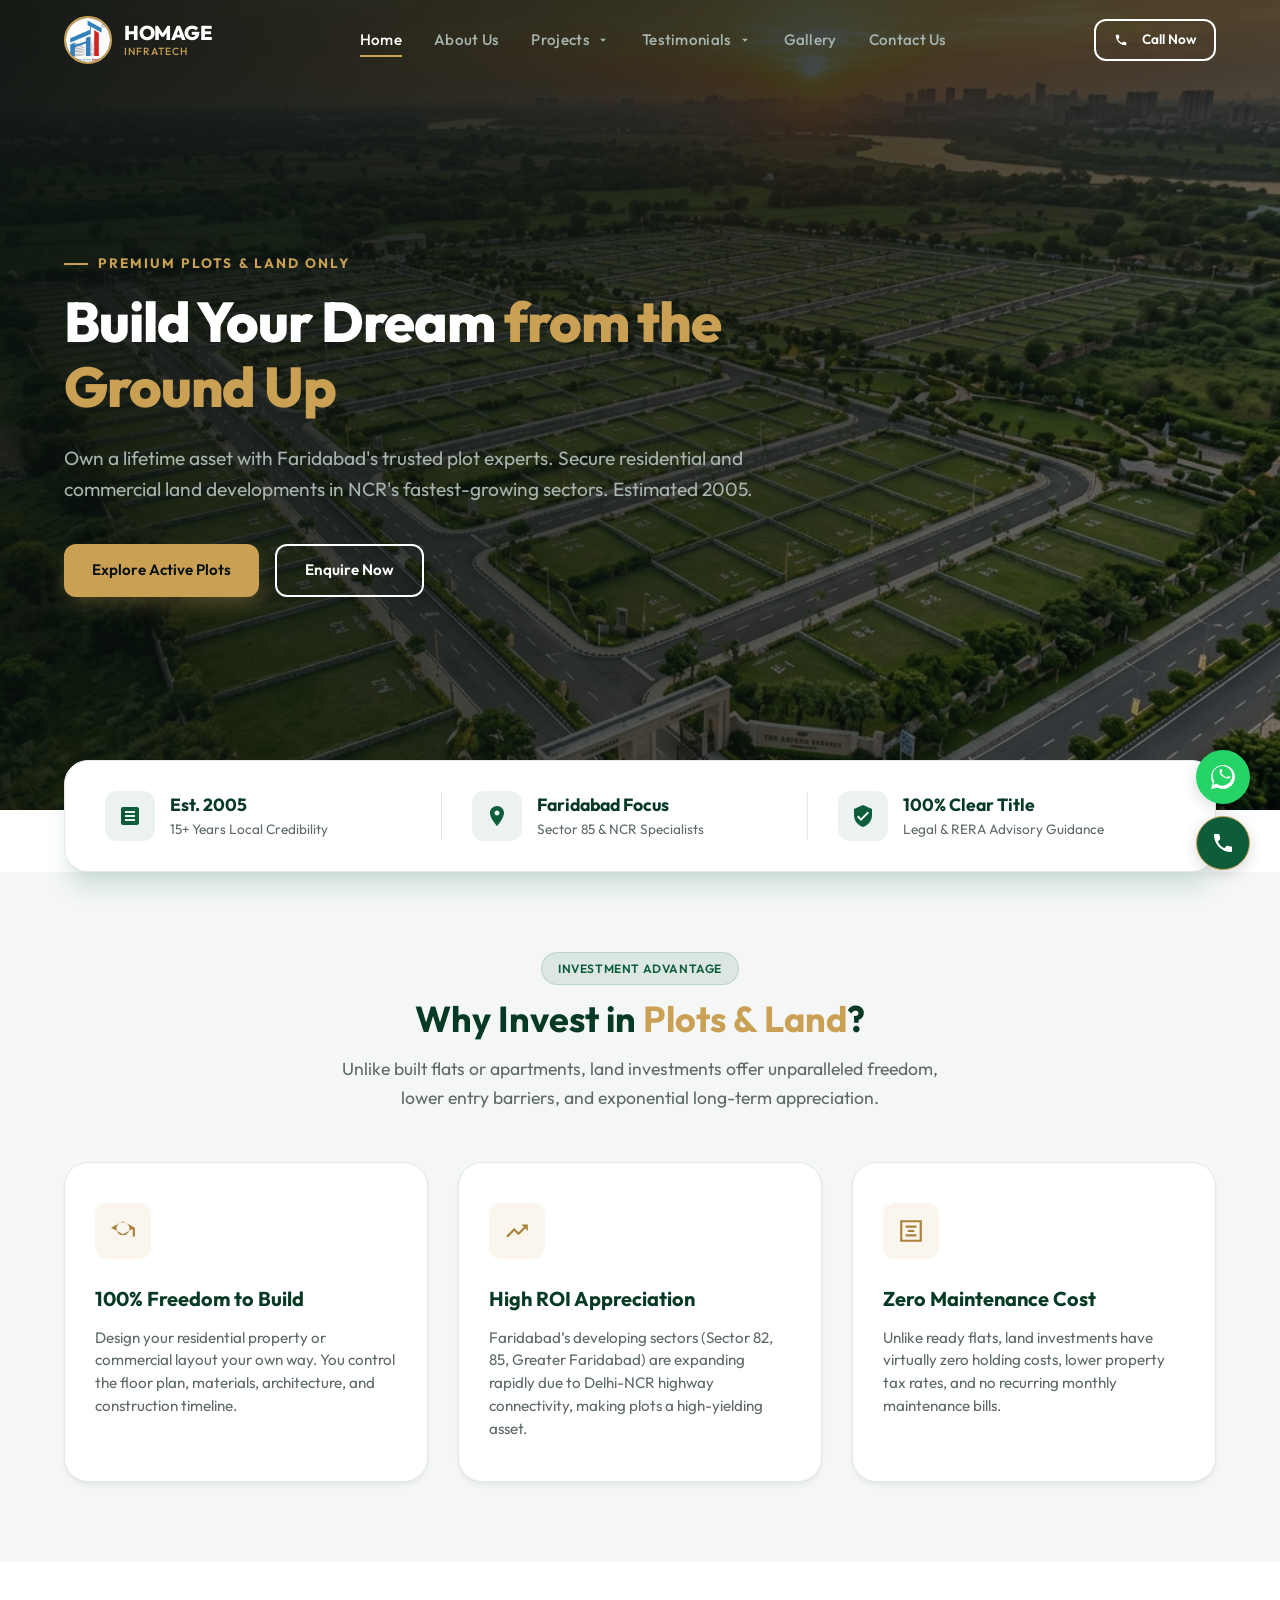
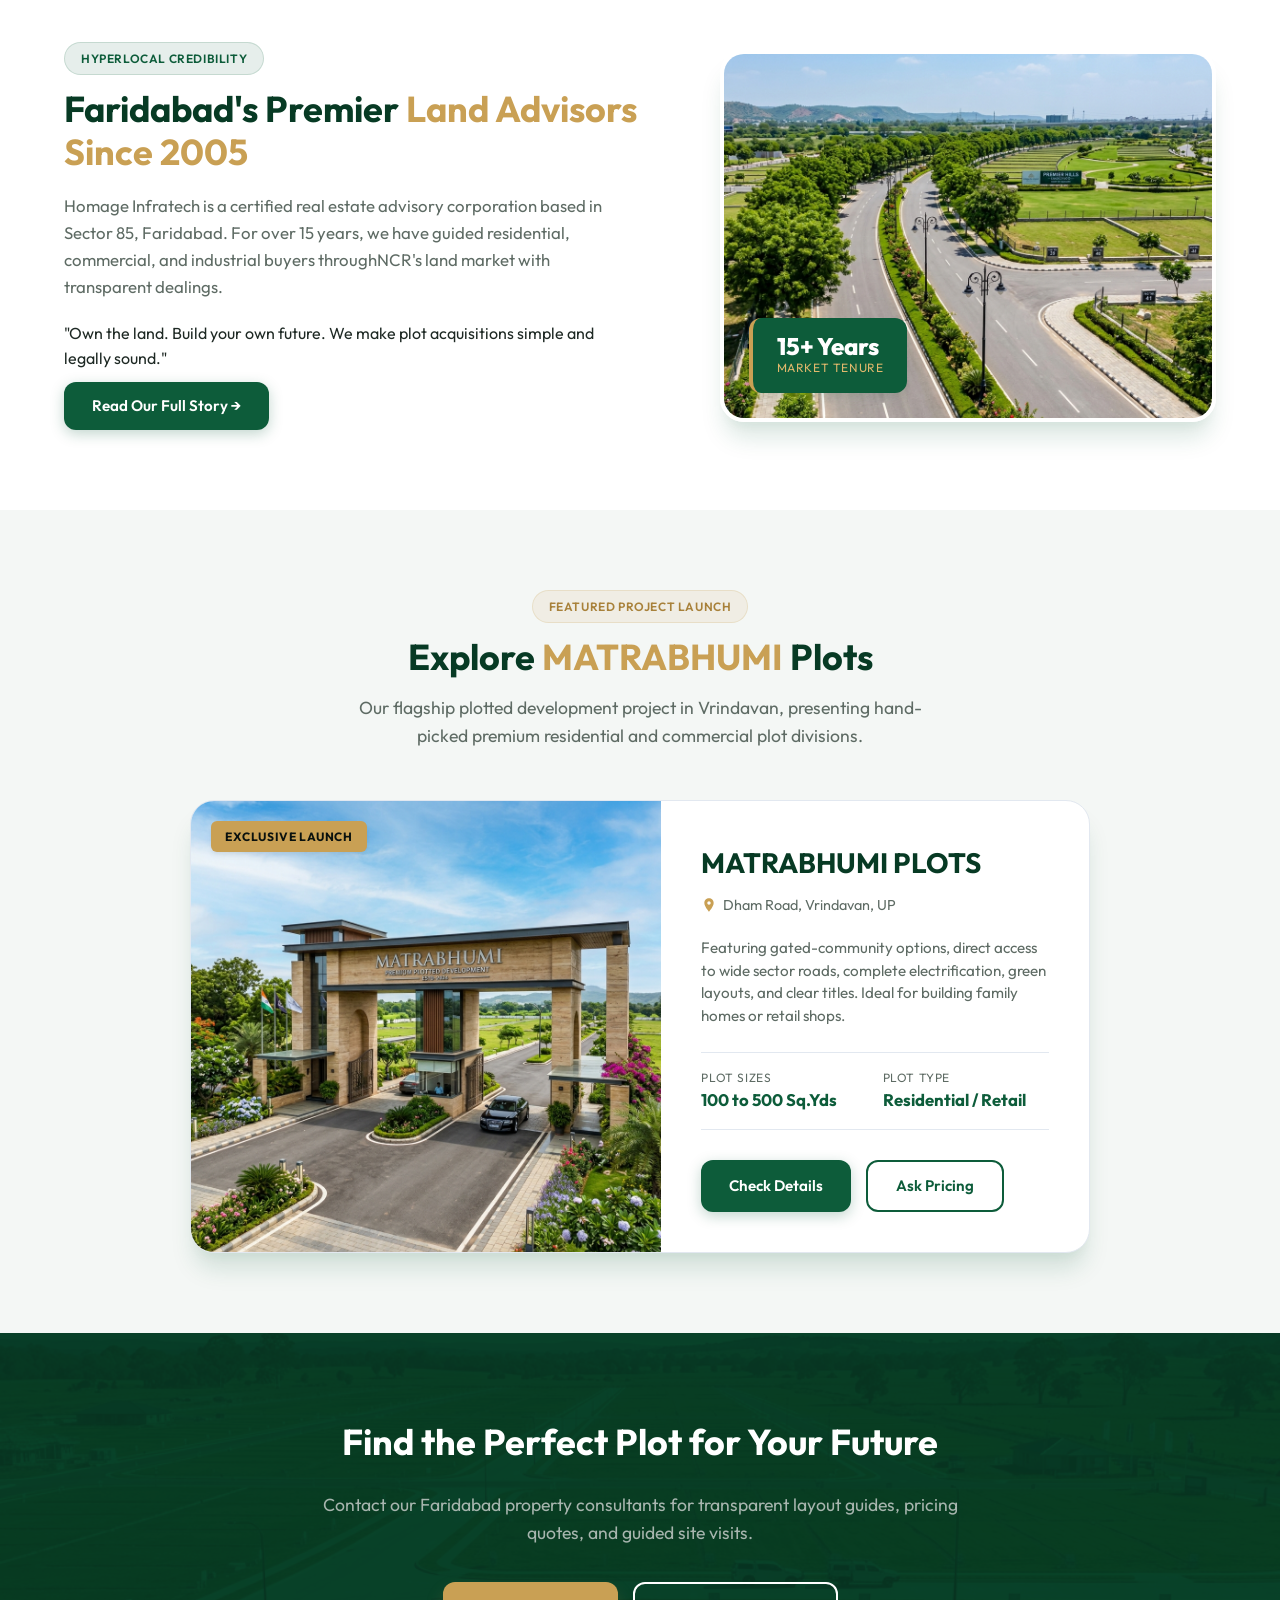
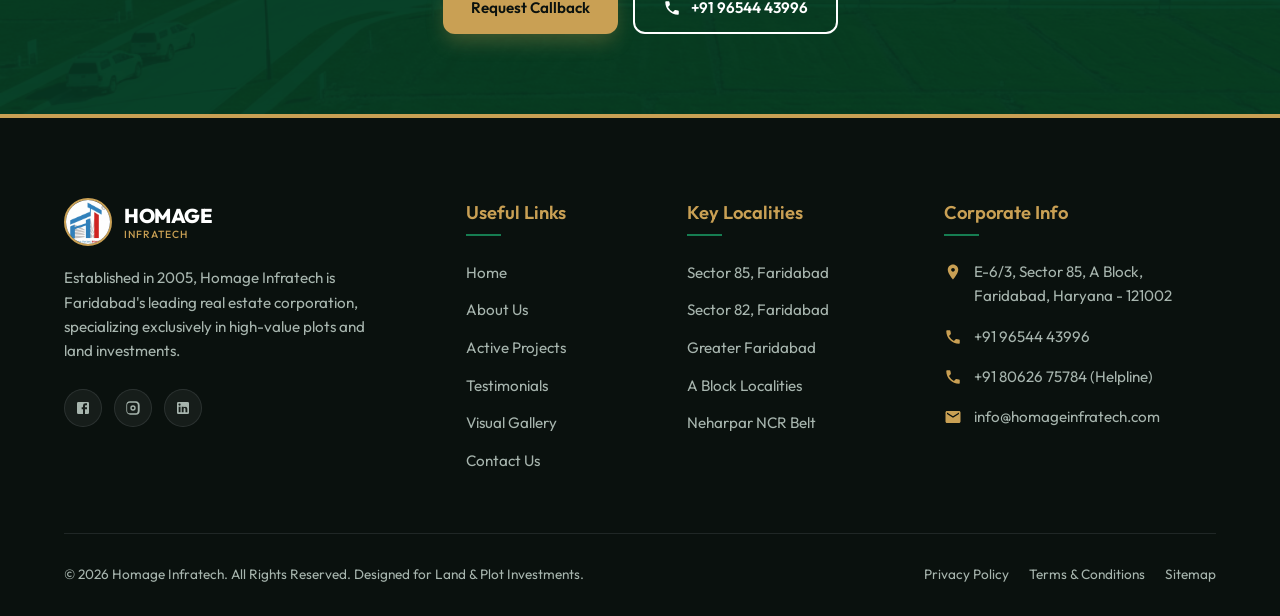
==== commit 09055447: "feat: implement projects, contact, gallery, and site pages with supporting CSS and JS files" ====
--- a/index.html
+++ b/index.html
@@ -44,22 +44,69 @@
           <li class="nav-dropdown-wrap">
             <a href="projects/index.html" class="nav-link nav-link-dropdown" data-link="projects">
               Projects
-              <svg class="dropdown-arrow" viewBox="0 0 24 24"><path d="M7 10l5 5 5-5z"/></svg>
+              <svg class="dropdown-arrow" viewBox="0 0 24 24">
+                <path d="M7 10l5 5 5-5z" />
+              </svg>
             </a>
             <ul class="nav-dropdown-menu">
               <li class="nav-submenu-wrap">
                 <a class="nav-submenu-title">
                   Residential
-                  <svg class="submenu-arrow" viewBox="0 0 24 24"><path d="M8.59 16.59L13.17 12 8.59 7.41 10 6l6 6-6 6-1.41-1.41z"/></svg>
+                  <svg class="submenu-arrow" viewBox="0 0 24 24">
+                    <path d="M8.59 16.59L13.17 12 8.59 7.41 10 6l6 6-6 6-1.41-1.41z" />
+                  </svg>
                 </a>
                 <ul class="nav-submenu">
+                  <li><a href="projects/index.html#gurugram">Gurugram</a></li>
+                  <li><a href="projects/index.html#sohna">Sohna</a></li>
                   <li><a href="projects/index.html#faridabad">Faridabad</a></li>
                   <li><a href="projects/index.html#prithla">Prithla</a></li>
                   <li><a href="projects/index.html#palwal">Palwal</a></li>
                   <li><a href="projects/index.html#vrindavan">Vrindavan</a></li>
                   <li><a href="projects/index.html#ajeetgarh">Ajeetgarh</a></li>
+                  <li><a href="projects/index.html#khatu-shyam">Khatu Shyam</a></li>
                   <li><a href="projects/index.html#garhmukteshwar">Garhmukteshwar</a></li>
-                  <li><a href="projects/index.html#khatu-shyam">Khatu Shyam</a></li>
+                  <li><a href="projects/index.html#dholera">Dholera(GUJ)</a></li>
+                </ul>
+              </li>
+              <li class="nav-submenu-wrap">
+                <a class="nav-submenu-title">
+                  Commercial
+                  <svg class="submenu-arrow" viewBox="0 0 24 24">
+                    <path d="M8.59 16.59L13.17 12 8.59 7.41 10 6l6 6-6 6-1.41-1.41z" />
+                  </svg>
+                </a>
+                <ul class="nav-submenu">
+                  <li><a href="projects/index.html#gurugram">Gurugram</a></li>
+                  <li><a href="projects/index.html#faridabad">Faridabad</a></li>
+                  <li><a href="projects/index.html#vrindavan">Vrindavan</a></li>
+                  <li><a href="projects/index.html#garhmukteshwar">Garhmukteshwar</a></li>
+                </ul>
+              </li>
+              <li class="nav-submenu-wrap">
+                <a class="nav-submenu-title">
+                  Industrial
+                  <svg class="submenu-arrow" viewBox="0 0 24 24">
+                    <path d="M8.59 16.59L13.17 12 8.59 7.41 10 6l6 6-6 6-1.41-1.41z" />
+                  </svg>
+                </a>
+                <ul class="nav-submenu">
+                  <li><a href="projects/index.html#prithla">Prithla</a></li>
+                  <li><a href="projects/index.html#palwal">Palwal</a></li>
+                  <li><a href="projects/index.html#faridabad">Faridabad</a></li>
+                </ul>
+              </li>
+              <li class="nav-submenu-wrap">
+                <a class="nav-submenu-title">
+                  Agricultural
+                  <svg class="submenu-arrow" viewBox="0 0 24 24">
+                    <path d="M8.59 16.59L13.17 12 8.59 7.41 10 6l6 6-6 6-1.41-1.41z" />
+                  </svg>
+                </a>
+                <ul class="nav-submenu">
+                  <li><a href="projects/index.html#vrindavan">Vrindavan</a></li>
+                  <li><a href="projects/index.html#garhmukteshwar">Garhmukteshwar</a></li>
+                  <li><a href="projects/index.html#palwal">Palwal</a></li>
                 </ul>
               </li>
             </ul>
@@ -67,7 +114,9 @@
           <li class="nav-dropdown-wrap">
             <a href="testimonials/index.html" class="nav-link nav-link-dropdown" data-link="testimonials">
               Testimonials
-              <svg class="dropdown-arrow" viewBox="0 0 24 24"><path d="M7 10l5 5 5-5z"/></svg>
+              <svg class="dropdown-arrow" viewBox="0 0 24 24">
+                <path d="M7 10l5 5 5-5z" />
+              </svg>
             </a>
             <ul class="nav-dropdown-menu">
               <li><a href="testimonials/index.html">Client Reviews</a></li>
@@ -241,7 +290,7 @@
       <div class="section-title-wrap">
         <span class="badge badge-accent">Featured Project Launch</span>
         <h2 class="section-title">Explore <span>MATRABHUMI</span> Plots</h2>
-        <p class="section-desc">Our flagship plotted development project in Faridabad, presenting hand-picked premium
+        <p class="section-desc">Our flagship plotted development project in Vrindavan, presenting hand-picked premium
           residential and commercial plot divisions.</p>
       </div>
 
@@ -257,7 +306,7 @@
               <path
                 d="M12 2C8.13 2 5 5.13 5 9c0 5.25 7 13 7 13s7-7.75 7-13c0-3.87-3.13-7-7-7zm0 9.5c-1.38 0-2.5-1.12-2.5-2.5s1.12-2.5 2.5-2.5 2.5 1.12 2.5 2.5-1.12 2.5-2.5 2.5z" />
             </svg>
-            Sector 85, Greater Faridabad, Haryana
+            Dham Road, Vrindavan, UP
           </div>
           <p class="teaser-card-desc">Featuring gated-community options, direct access to wide sector roads, complete
             electrification, green layouts, and clear titles. Ideal for building family homes or retail shops.</p>
--- a/assets/css/style.css
+++ b/assets/css/style.css
@@ -1005,3 +1005,17 @@
     gap: 10px;
   }
 }
+
+/* Form Validation Styling */
+.form-control.error {
+  border-color: #ef4444 !important;
+  box-shadow: 0 0 0 3px rgba(239, 68, 68, 0.1) !important;
+}
+
+.error-message {
+  color: #ef4444;
+  font-size: 0.75rem;
+  font-weight: 500;
+  display: block;
+  margin-top: 6px;
+}
